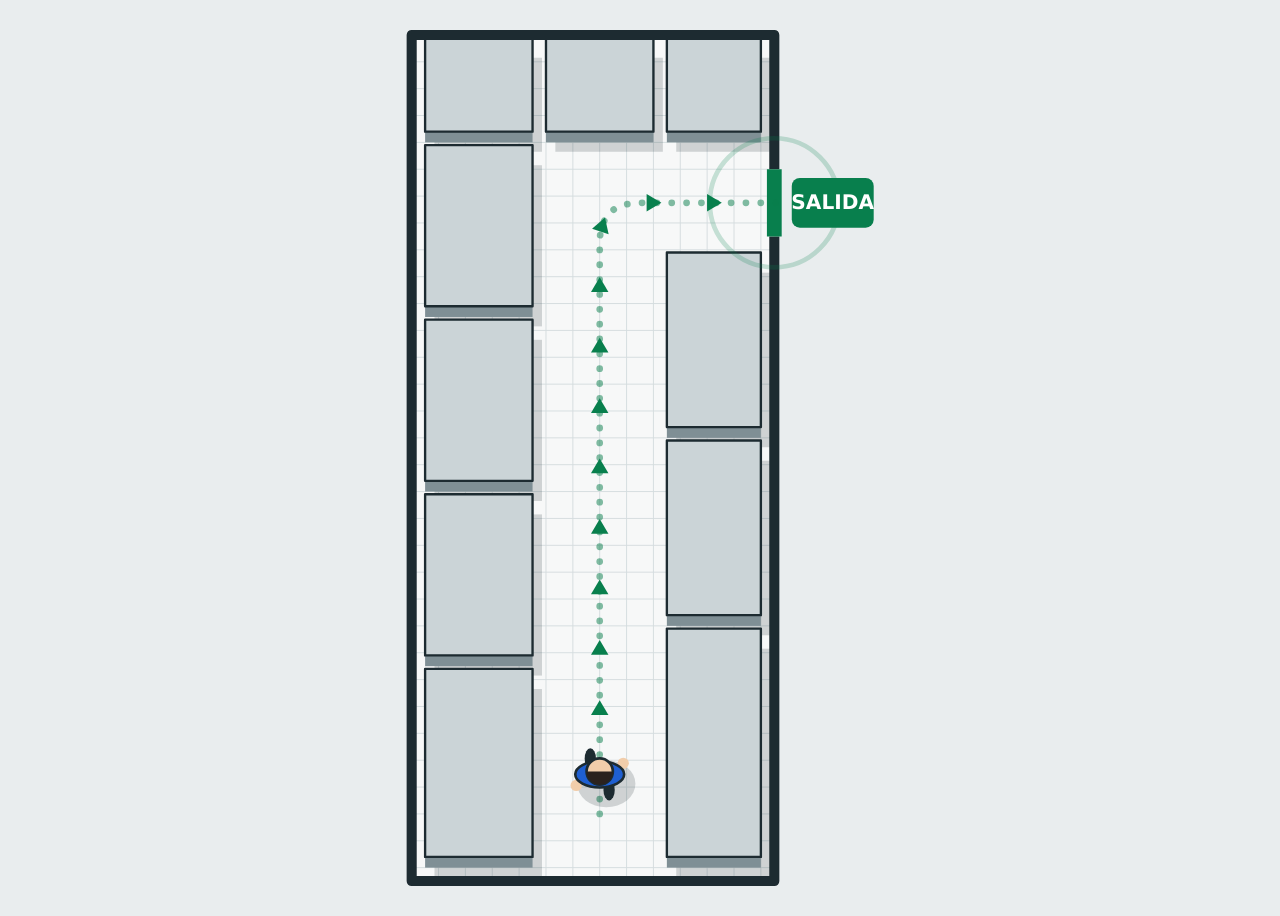
==== app-evacuacion/app/src/main/assets/index.html @ 9f29b75b "Add files via upload" ====
<!doctype html>
<html lang="es">
<head>
<meta charset="utf-8">
<meta name="viewport" content="width=device-width, initial-scale=1">
<title>Ruta de evacuación</title>
</head>
<body>
<style>
/* Concepto: una sola escena a pantalla completa. Croquis visto desde arriba, con relieve ligero,
   y una persona que camina hasta la puerta de SALIDA y vuelve a empezar. */
:root {
  --fondo: #E9EDEE;
  --piso: #F7F8F8;
  --linea: #D5DCDE;
  --cuarto: #CBD4D7;
  --frente: #7F8F95;
  --pared: #1D2B31;
  --texto: #1D2B31;
  --salida: #087F4D;
  --salida-texto: #FFFFFF;
  --persona: #1F5FD1;
  --cabeza: #F1CDAA;
  --pelo: #2B221E;
  --sombra: rgba(24, 40, 46, .18);
}
@media (prefers-color-scheme: dark) {
  :root:not([data-theme="light"]) {
    --fondo: #0F1518; --piso: #172025; --linea: #243238; --cuarto: #2A3A41; --frente: #4E616A;
    --pared: #B4C4CA; --texto: #D5E0E4; --salida: #2BD08A; --salida-texto: #06281A;
    --persona: #6EA2FF; --cabeza: #E9C4A0; --pelo: #5A4637; --sombra: rgba(0, 0, 0, .35);
    color-scheme: dark;
  }
}
:root[data-theme="dark"] {
  --fondo: #0F1518; --piso: #172025; --linea: #243238; --cuarto: #2A3A41; --frente: #4E616A;
  --pared: #B4C4CA; --texto: #D5E0E4; --salida: #2BD08A; --salida-texto: #06281A;
  --persona: #6EA2FF; --cabeza: #E9C4A0; --pelo: #5A4637; --sombra: rgba(0, 0, 0, .35);
  color-scheme: dark;
}

html, body { height: 100%; }
body {
  margin: 0;
  display: flex;
  background: var(--fondo);
  color: var(--texto);
  font-family: system-ui, -apple-system, "Segoe UI", Roboto, Arial, sans-serif;
  padding-block: 8px;
  padding-left: max(16px, env(safe-area-inset-left, 0px));
  padding-right: max(16px, env(safe-area-inset-right, 0px));
}
#escena { position: relative; flex: 1; min-width: 0; min-height: 0; }
#lienzo { position: absolute; left: 0; top: 0; display: block; }
#escena:focus-visible { outline: 3px solid var(--salida); outline-offset: 2px; }
#pista {
  position: absolute; left: 0; right: 0; bottom: 6px; margin: 0; text-align: center;
  font-size: 1rem; font-weight: 700; color: var(--texto);
}
</style>

<main id="escena">
  <canvas id="lienzo" role="img"></canvas>
  <p id="pista" hidden>Toque para ver el camino</p>
</main>

<script>
(function () {
  'use strict';

  /* =====================================================================
     AJUSTES  (aquí se cambia el croquis; todo está en "unidades" de la cuadrícula)
     x, y = esquina de arriba a la izquierda · w = ancho · h = alto
     ===================================================================== */
  var CONFIG = {
    descripcion: 'Croquis visto desde arriba. Una persona camina por el pasillo, da vuelta a la derecha y sale por la puerta marcada como SALIDA.',

    plano: { ancho: 72, alto: 130 },                 // tamaño total del dibujo
    edificio: { x: 2, y: 2, w: 54, h: 126 },         // contorno del edificio

    // Puerta de salida: está en la pared derecha del edificio, entre y1 y y2.
    salida: { y1: 22, y2: 32, texto: 'SALIDA' },

    // Cuartos (los bloques que no se pueden atravesar). "nombre" es opcional.
    cuartos: [
      { x: 4,  y: 4,  w: 16, h: 14 },
      { x: 22, y: 4,  w: 16, h: 14 },
      { x: 40, y: 4,  w: 14, h: 14 },
      { x: 4,  y: 20, w: 16, h: 24 },
      { x: 4,  y: 46, w: 16, h: 24 },
      { x: 4,  y: 72, w: 16, h: 24 },
      { x: 4,  y: 98, w: 16, h: 28 },
      { x: 40, y: 36, w: 14, h: 26 },
      { x: 40, y: 64, w: 14, h: 26 },
      { x: 40, y: 92, w: 14, h: 34 }
    ],

    // Camino de la persona: lista de puntos [x, y]. El primero es donde empieza (donde está el cartel);
    // el último es la puerta de salida. Las esquinas se redondean solas.
    ruta: [[30, 118], [30, 27], [57, 27]],

    velocidad: 10,       // unidades por segundo (más alto = camina más rápido)
    radioEsquina: 6,     // qué tan redondeada es la vuelta
    tamanoPersona: 1.4   // 1 = tamaño normal; más alto = persona más grande
  };
  /* ===================================================================== */

  var TAU = Math.PI * 2;
  var cv = document.getElementById('lienzo');
  var escena = document.getElementById('escena');
  var pista = document.getElementById('pista');
  var ctx = cv.getContext('2d');
  var reduce = !!(window.matchMedia && window.matchMedia('(prefers-reduced-motion: reduce)').matches);

  cv.setAttribute('aria-label', CONFIG.descripcion);

  /* ---------- Ruta con esquinas redondeadas ---------- */
  function construirRuta(pts, radio) {
    var out = [pts[0].slice()];
    for (var i = 1; i < pts.length - 1; i++) {
      var a = pts[i - 1], b = pts[i], c = pts[i + 1];
      var l1 = Math.hypot(a[0] - b[0], a[1] - b[1]), l2 = Math.hypot(c[0] - b[0], c[1] - b[1]);
      var r = Math.min(radio, l1 / 2, l2 / 2);
      var p1 = [b[0] + (a[0] - b[0]) / l1 * r, b[1] + (a[1] - b[1]) / l1 * r];
      var p2 = [b[0] + (c[0] - b[0]) / l2 * r, b[1] + (c[1] - b[1]) / l2 * r];
      out.push(p1);
      for (var k = 1; k < 10; k++) {
        var t = k / 10, u = 1 - t;
        out.push([u * u * p1[0] + 2 * u * t * b[0] + t * t * p2[0], u * u * p1[1] + 2 * u * t * b[1] + t * t * p2[1]]);
      }
      out.push(p2);
    }
    out.push(pts[pts.length - 1].slice());
    return out;
  }

  var RUTA = construirRuta(CONFIG.ruta, CONFIG.radioEsquina);
  var CUM = [0];
  for (var i = 1; i < RUTA.length; i++) {
    CUM.push(CUM[i - 1] + Math.hypot(RUTA[i][0] - RUTA[i - 1][0], RUTA[i][1] - RUTA[i - 1][1]));
  }
  var LARGO = CUM[CUM.length - 1];

  /* Posición y dirección a una distancia d del inicio */
  function en(d) {
    d = Math.max(0, Math.min(LARGO, d));
    var j = 1;
    while (j < CUM.length - 1 && CUM[j] < d) j++;
    var a = RUTA[j - 1], b = RUTA[j], seg = (CUM[j] - CUM[j - 1]) || 1;
    var f = (d - CUM[j - 1]) / seg;
    return { x: a[0] + (b[0] - a[0]) * f, y: a[1] + (b[1] - a[1]) * f, ang: Math.atan2(b[1] - a[1], b[0] - a[0]) };
  }

  /* ---------- Tamaño y colores ---------- */
  var W = 1, H = 1, dpr = 1, esc = 1, ox = 0, oy = 0;
  function ajustar() {
    var r = escena.getBoundingClientRect();
    dpr = Math.min(window.devicePixelRatio || 1, 3);
    W = Math.max(1, r.width); H = Math.max(1, r.height);
    cv.width = Math.round(W * dpr); cv.height = Math.round(H * dpr);
    cv.style.width = W + 'px'; cv.style.height = H + 'px';
    esc = Math.min(W / CONFIG.plano.ancho, H / CONFIG.plano.alto) * 0.97;
    ox = (W - CONFIG.plano.ancho * esc) / 2;
    oy = (H - CONFIG.plano.alto * esc) / 2;
  }

  var NOMBRES = ['fondo', 'piso', 'linea', 'cuarto', 'frente', 'pared', 'texto', 'salida', 'salida-texto', 'persona', 'cabeza', 'pelo', 'sombra'];
  var col = {}, colT = -1e9;
  function colores(ahora) {
    if (ahora - colT < 400) return;
    colT = ahora;
    var cs = getComputedStyle(document.documentElement);
    NOMBRES.forEach(function (n) { col[n] = cs.getPropertyValue('--' + n).trim(); });
  }

  /* ---------- Dibujo del croquis ---------- */
  var ALTURA = 1.6;   // cuánto "sobresalen" los cuartos (relieve)

  function dibujarPlano() {
    var b = CONFIG.edificio, s = CONFIG.salida, E = b.x + b.w;

    ctx.fillStyle = col.piso;
    ctx.fillRect(b.x, b.y, b.w, b.h);

    ctx.strokeStyle = col.linea; ctx.lineWidth = 0.14; ctx.beginPath();
    for (var x = b.x + 4; x < b.x + b.w; x += 4) { ctx.moveTo(x, b.y); ctx.lineTo(x, b.y + b.h); }
    for (var y = b.y + 4; y < b.y + b.h; y += 4) { ctx.moveTo(b.x, y); ctx.lineTo(b.x + b.w, y); }
    ctx.stroke();

    CONFIG.cuartos.forEach(function (c) {
      ctx.fillStyle = col.sombra; ctx.fillRect(c.x + 1.4, c.y + 1.4, c.w, c.h);
      ctx.fillStyle = col.frente; ctx.fillRect(c.x, c.y, c.w, c.h);
      ctx.fillStyle = col.cuarto; ctx.fillRect(c.x, c.y - ALTURA, c.w, c.h);
      ctx.strokeStyle = col.pared; ctx.lineWidth = 0.35; ctx.strokeRect(c.x, c.y - ALTURA, c.w, c.h);
      if (c.nombre) {
        ctx.fillStyle = col.texto; ctx.font = '700 2.4px system-ui, sans-serif';
        ctx.textAlign = 'center'; ctx.textBaseline = 'middle';
        ctx.fillText(c.nombre, c.x + c.w / 2, c.y - ALTURA + c.h / 2);
      }
    });

    // paredes exteriores, con hueco para la puerta
    ctx.strokeStyle = col.pared; ctx.lineWidth = 1.5; ctx.lineJoin = 'round'; ctx.lineCap = 'butt';
    ctx.beginPath();
    ctx.moveTo(E, s.y1); ctx.lineTo(E, b.y); ctx.lineTo(b.x, b.y); ctx.lineTo(b.x, b.y + b.h); ctx.lineTo(E, b.y + b.h); ctx.lineTo(E, s.y2);
    ctx.stroke();

    // puerta
    ctx.strokeStyle = col.salida; ctx.lineWidth = 2.2;
    ctx.beginPath(); ctx.moveTo(E, s.y1); ctx.lineTo(E, s.y2); ctx.stroke();
  }

  function dibujarLetrero(ahora) {
    var b = CONFIG.edificio, s = CONFIG.salida, E = b.x + b.w, ym = (s.y1 + s.y2) / 2;

    // anillo que late alrededor de la puerta
    var t = ((ahora / 1000) % 1.8) / 1.8;
    ctx.strokeStyle = col.salida; ctx.lineWidth = 0.7;
    ctx.globalAlpha = reduce ? 0.35 : (1 - t) * 0.8;
    ctx.beginPath(); ctx.arc(E, ym, 3 + (reduce ? 3 : t * 9), 0, TAU); ctx.stroke();
    ctx.globalAlpha = 1;

    // letrero verde con texto
    var x = E + 2.6, w = CONFIG.plano.ancho - x - 1.2, h = 7.4;
    ctx.fillStyle = col.salida;
    ctx.beginPath();
    if (ctx.roundRect) ctx.roundRect(x, ym - h / 2, w, h, 1.2); else ctx.rect(x, ym - h / 2, w, h);
    ctx.fill();
    ctx.fillStyle = col['salida-texto'];
    ctx.font = '800 3px system-ui, -apple-system, Arial, sans-serif';
    ctx.textAlign = 'center'; ctx.textBaseline = 'middle';
    ctx.fillText(CONFIG.salida.texto, x + w / 2, ym + 0.15);
  }

  function dibujarCamino(ahora, dPersona) {
    // puntitos a lo largo de toda la ruta
    ctx.strokeStyle = col.salida; ctx.globalAlpha = 0.5; ctx.lineWidth = 1; ctx.lineCap = 'round';
    ctx.setLineDash([0.01, 2.2]);
    ctx.beginPath();
    ctx.moveTo(RUTA[0][0], RUTA[0][1]);
    for (var i = 1; i < RUTA.length; i++) ctx.lineTo(RUTA[i][0], RUTA[i][1]);
    ctx.stroke();
    ctx.setLineDash([]); ctx.globalAlpha = 1;

    // flechitas que avanzan hacia la salida, solo por delante de la persona
    var paso = 9, desfase = reduce ? 0 : ((ahora / 1000) * 5) % paso;
    ctx.fillStyle = col.salida;
    for (var d = desfase; d < LARGO - 2; d += paso) {
      if (d < dPersona + 4) continue;
      var p = en(d);
      ctx.save(); ctx.translate(p.x, p.y); ctx.rotate(p.ang);
      ctx.beginPath(); ctx.moveTo(1.3, 0); ctx.lineTo(-0.9, 1.3); ctx.lineTo(-0.9, -1.3); ctx.closePath(); ctx.fill();
      ctx.restore();
    }
  }

  /* La persona vista desde arriba: sombra, pies que alternan, manos, hombros y cabeza. */
  function dibujarPersona(p, alfa, d) {
    var fase = Math.sin(d * 1.9);
    ctx.save(); ctx.globalAlpha = alfa; ctx.translate(p.x, p.y); ctx.scale(CONFIG.tamanoPersona, CONFIG.tamanoPersona);

    ctx.fillStyle = col.sombra; ctx.beginPath(); ctx.ellipse(0.7, 1, 3.1, 2.5, 0, 0, TAU); ctx.fill();

    ctx.rotate(p.ang);
    ctx.fillStyle = col.pared;
    ctx.beginPath(); ctx.ellipse(fase * 1.7, 1, 1.1, 0.6, 0, 0, TAU); ctx.fill();
    ctx.beginPath(); ctx.ellipse(-fase * 1.7, -1, 1.1, 0.6, 0, 0, TAU); ctx.fill();

    ctx.fillStyle = col.cabeza;
    ctx.beginPath(); ctx.arc(-fase * 1.2, 2.5, 0.6, 0, TAU); ctx.fill();
    ctx.beginPath(); ctx.arc(fase * 1.2, -2.5, 0.6, 0, TAU); ctx.fill();

    ctx.fillStyle = col.persona; ctx.strokeStyle = col.pared; ctx.lineWidth = 0.28;
    ctx.beginPath(); ctx.ellipse(0, 0, 1.4, 2.6, 0, 0, TAU); ctx.fill(); ctx.stroke();

    ctx.fillStyle = col.cabeza;
    ctx.beginPath(); ctx.arc(0.3, 0, 1.4, 0, TAU); ctx.fill(); ctx.stroke();
    ctx.fillStyle = col.pelo;
    ctx.beginPath(); ctx.arc(0.3, 0, 1.4, Math.PI / 2, Math.PI * 1.5); ctx.closePath(); ctx.fill();
    ctx.restore();
  }

  /* ---------- Línea de tiempo: aparece, camina, entra por la puerta, pausa, repite ---------- */
  var T_ENTRA = 0.7, T_PAUSA = 1.1;
  var T_CAMINA = LARGO / CONFIG.velocidad;
  var CICLO = T_ENTRA + T_CAMINA + T_PAUSA;

  function estadoEn(t) {          // t en segundos dentro del ciclo
    if (t < T_ENTRA) return { d: 0, alfa: t / T_ENTRA };
    if (t < T_ENTRA + T_CAMINA) {
      var d = (t - T_ENTRA) * CONFIG.velocidad;
      return { d: d, alfa: Math.min(1, (LARGO - d) / 5) };      // se desvanece al cruzar la puerta
    }
    return { d: LARGO, alfa: 0 };
  }

  function dibujar(ahora, t) {
    colores(ahora);
    ctx.setTransform(dpr, 0, 0, dpr, 0, 0);
    ctx.fillStyle = col.fondo; ctx.fillRect(0, 0, W, H);
    ctx.translate(ox, oy); ctx.scale(esc, esc);

    var st = estadoEn(t);
    dibujarPlano();
    dibujarCamino(ahora, st.d);
    dibujarLetrero(ahora);
    if (st.alfa > 0.01) dibujarPersona(en(st.d), st.alfa, st.d);
  }

  /* ---------- Movimiento ---------- */
  var t0 = 0, jugando = !reduce, raf = 0;

  function cuadro(ahora) {
    var t = ((ahora - t0) / 1000);
    if (reduce) {
      if (t >= CICLO) { jugando = false; dibujar(ahora, 0); return; }
    } else {
      t = t % CICLO;
    }
    dibujar(ahora, t);
    if (jugando) raf = requestAnimationFrame(cuadro);
  }

  function arrancar() {
    cancelAnimationFrame(raf);
    t0 = performance.now(); jugando = true;
    if (pista) pista.hidden = true;
    raf = requestAnimationFrame(cuadro);
  }

  function reposo() {
    cancelAnimationFrame(raf);
    dibujar(performance.now(), T_ENTRA);        // persona quieta al inicio, camino visible
  }

  function redibujar() {
    ajustar();
    if (reduce && !jugando) reposo();
    else if (!jugando) { jugando = true; arrancar(); }
  }

  if (window.ResizeObserver) new ResizeObserver(redibujar).observe(escena);
  else window.addEventListener('resize', redibujar);

  if (window.matchMedia) {
    var mq = window.matchMedia('(prefers-color-scheme: dark)');
    var cambio = function () { colT = -1e9; if (reduce && !jugando) reposo(); };
    if (mq.addEventListener) mq.addEventListener('change', cambio);
  }

  ajustar();
  if (reduce) {
    // Con "reducir movimiento" no arranca solo: se toca para ver el recorrido una vez.
    jugando = false;
    escena.tabIndex = 0;
    escena.setAttribute('role', 'button');
    escena.setAttribute('aria-label', 'Ver el camino hacia la salida. ' + CONFIG.descripcion);
    cv.removeAttribute('role'); cv.removeAttribute('aria-label');
    if (pista) pista.hidden = false;
    reposo();
    escena.addEventListener('click', function () { if (!jugando) arrancar(); });
    escena.addEventListener('keydown', function (e) {
      if ((e.key === 'Enter' || e.key === ' ') && !jugando) { e.preventDefault(); arrancar(); }
    });
  } else {
    arrancar();
  }
})();
</script>

</body>
</html>
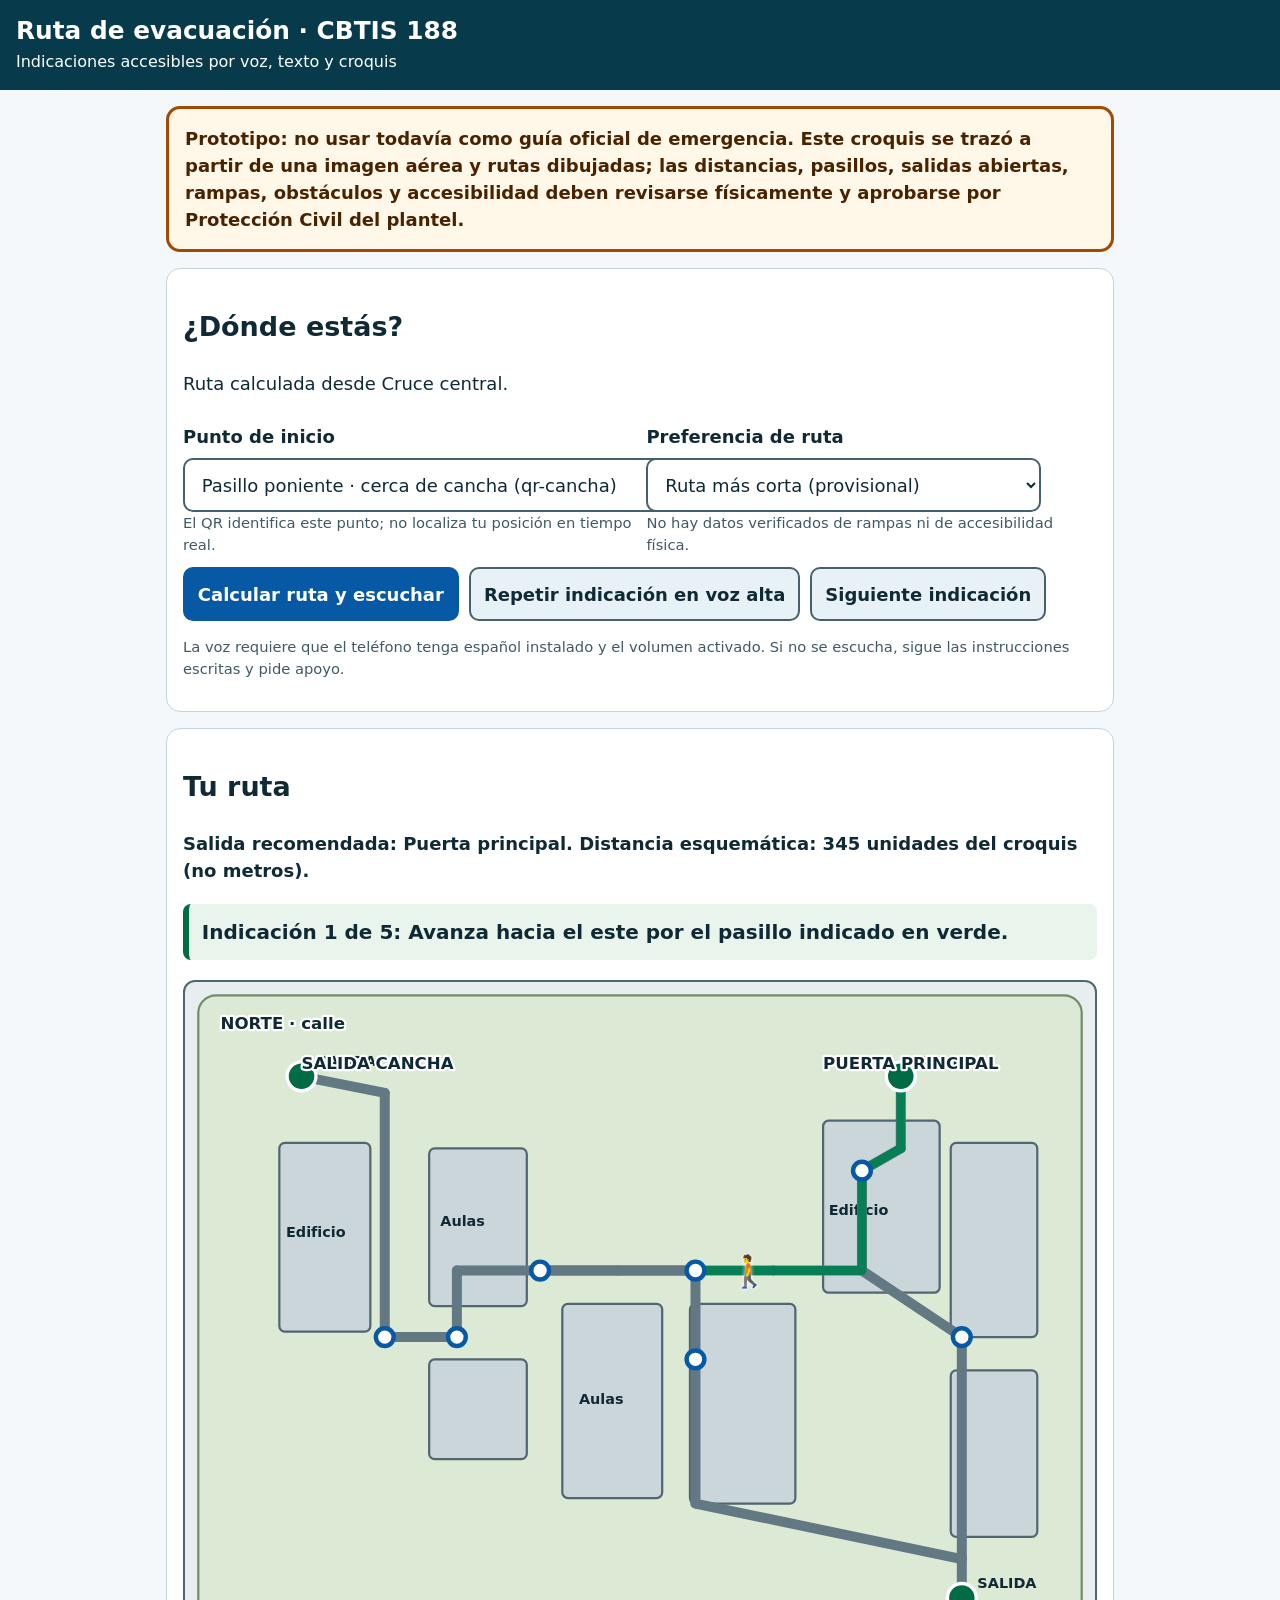
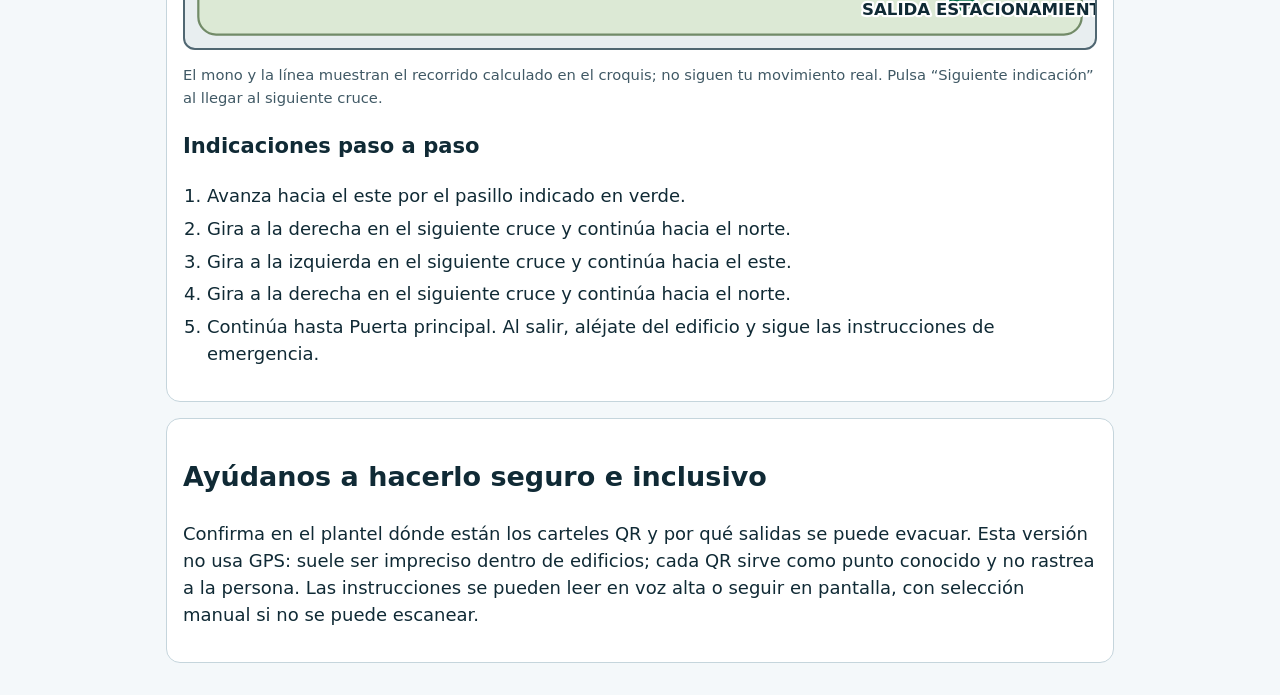
==== commit ca6489f9: "Implementa navegación QR inclusiva con voz y croquis del CBTIS 188" ====
--- a/app-evacuacion/app/src/main/assets/index.html
+++ b/app-evacuacion/app/src/main/assets/index.html
@@ -2,371 +2,55 @@
 <html lang="es">
 <head>
 <meta charset="utf-8">
-<meta name="viewport" content="width=device-width, initial-scale=1">
-<title>Ruta de evacuación</title>
+<meta name="viewport" content="width=device-width, initial-scale=1, viewport-fit=cover">
+<meta name="theme-color" content="#073b4c">
+<title>Ruta de evacuación · CBTIS 188</title>
+<style>
+:root{color-scheme:light;--ink:#102a35;--muted:#405965;--bg:#f4f8fa;--card:#fff;--line:#c5d5dc;--blue:#0759a5;--green:#006b45;--red:#a32620;--route:#087e55;--focus:#ffbf47}
+*{box-sizing:border-box}body{margin:0;background:var(--bg);color:var(--ink);font:18px/1.5 system-ui,-apple-system,"Segoe UI",sans-serif}header{background:#073b4c;color:#fff;padding:1rem max(1rem,env(safe-area-inset-left));}h1{font-size:1.55rem;line-height:1.2;margin:0 0 .25rem}header p{margin:0;font-size:1rem}main{max-width:980px;margin:auto;padding:1rem}section,.warning{background:var(--card);border:1px solid var(--line);border-radius:14px;padding:1rem;margin:0 0 1rem}.warning{border:3px solid #a34a00;background:#fff7e8;color:#492300;font-weight:650}label{display:block;font-weight:700;margin:.5rem 0}.controls{display:grid;grid-template-columns:repeat(auto-fit,minmax(210px,1fr));gap:.8rem}select,button{font:inherit;min-height:54px;border:2px solid #45616e;border-radius:10px;padding:.65rem .8rem;background:#fff;color:var(--ink)}button{font-weight:750;cursor:pointer}button:focus-visible,select:focus-visible,a:focus-visible{outline:4px solid var(--focus);outline-offset:3px}.primary{background:var(--blue);border-color:var(--blue);color:white}.secondary{background:#e8f1f5}.actions{display:flex;flex-wrap:wrap;gap:.65rem;margin-top:.7rem}.mapwrap{overflow:auto;border:2px solid #506772;border-radius:12px;background:#e8eef0}.mapwrap svg{display:block;width:100%;min-width:500px;height:auto}.block{fill:#cbd6da;stroke:#506772;stroke-width:2}.yard{fill:#dce9d5;stroke:#728b68;stroke-width:2}.path-base{fill:none;stroke:#627983;stroke-width:9;stroke-linecap:round;stroke-linejoin:round}.path-route{fill:none;stroke:var(--route);stroke-width:8;stroke-linecap:round;stroke-linejoin:round}.node{fill:#fff;stroke:#0759a5;stroke-width:4}.exit{fill:#006b45;stroke:#fff;stroke-width:3}.maptext{font:700 15px system-ui;fill:#102a35;paint-order:stroke;stroke:#fff;stroke-width:4px;stroke-linejoin:round}.smalltext{font:600 13px system-ui;fill:#102a35}.person{font-size:28px;filter:drop-shadow(0 1px 2px #fff)}.stats{font-weight:700}.instruction{font-size:1.25rem;font-weight:750;padding:.8rem;background:#e9f4ed;border-left:6px solid var(--green);border-radius:8px}.subtle{font-size:.92rem;color:var(--muted)}ol{padding-left:1.5rem}li{margin:.35rem 0}.sr{position:absolute;width:1px;height:1px;padding:0;margin:-1px;overflow:hidden;clip:rect(0,0,0,0);white-space:nowrap;border:0}@media(prefers-reduced-motion:reduce){*,*::before,*::after{scroll-behavior:auto!important;animation-duration:.01ms!important;transition-duration:.01ms!important}}
+</style>
 </head>
 <body>
-<style>
-/* Concepto: una sola escena a pantalla completa. Croquis visto desde arriba, con relieve ligero,
-   y una persona que camina hasta la puerta de SALIDA y vuelve a empezar. */
-:root {
-  --fondo: #E9EDEE;
-  --piso: #F7F8F8;
-  --linea: #D5DCDE;
-  --cuarto: #CBD4D7;
-  --frente: #7F8F95;
-  --pared: #1D2B31;
-  --texto: #1D2B31;
-  --salida: #087F4D;
-  --salida-texto: #FFFFFF;
-  --persona: #1F5FD1;
-  --cabeza: #F1CDAA;
-  --pelo: #2B221E;
-  --sombra: rgba(24, 40, 46, .18);
+<header><h1>Ruta de evacuación · CBTIS 188</h1><p>Indicaciones accesibles por voz, texto y croquis</p></header>
+<main>
+<div class="warning" role="alert"><strong>Prototipo: no usar todavía como guía oficial de emergencia.</strong> Este croquis se trazó a partir de una imagen aérea y rutas dibujadas; las distancias, pasillos, salidas abiertas, rampas, obstáculos y accesibilidad deben revisarse físicamente y aprobarse por Protección Civil del plantel.</div>
+<section aria-labelledby="inicio"><h2 id="inicio">¿Dónde estás?</h2><p id="status" aria-live="polite">Elige el cartel QR que escaneaste o selecciona tu ubicación manualmente.</p><div class="controls"><div><label for="location">Punto de inicio</label><select id="location" aria-describedby="location-help"></select><div id="location-help" class="subtle">El QR identifica este punto; no localiza tu posición en tiempo real.</div></div><div><label for="mode">Preferencia de ruta</label><select id="mode"><option value="normal">Ruta más corta (provisional)</option><option value="sin-escaleras">Evitar tramos marcados con escaleras</option></select><div class="subtle">No hay datos verificados de rampas ni de accesibilidad física.</div></div></div><div class="actions"><button class="primary" id="start">Calcular ruta y escuchar</button><button class="secondary" id="speak">Repetir indicación en voz alta</button><button class="secondary" id="next">Siguiente indicación</button></div><p class="subtle">La voz requiere que el teléfono tenga español instalado y el volumen activado. Si no se escucha, sigue las instrucciones escritas y pide apoyo.</p></section>
+<section aria-labelledby="route-title"><h2 id="route-title">Tu ruta</h2><p id="route-summary" class="stats" aria-live="polite">Selecciona tu cartel y pulsa “Calcular ruta”.</p><p id="instruction" class="instruction" aria-live="assertive">La ruta aparecerá aquí, en texto y en el croquis.</p><div class="mapwrap"><svg id="map" viewBox="0 0 820 600" role="img" aria-labelledby="maptitle mapdesc"><title id="maptitle">Croquis esquemático del CBTIS 188</title><desc id="mapdesc">Mapa aproximado con pasillos conectados y tres salidas: puerta de la cancha, puerta principal y salida del estacionamiento. No representa ubicación GPS.</desc><rect class="yard" x="12" y="12" width="796" height="576" rx="16"/><text class="maptext" x="32" y="42">NORTE · calle</text>
+<!-- Edificios: aproximación visual del plano aéreo -->
+<rect class="block" x="85" y="145" width="82" height="170" rx="5"/><rect class="block" x="220" y="150" width="88" height="142" rx="5"/><rect class="block" x="220" y="340" width="88" height="90" rx="5"/><rect class="block" x="340" y="290" width="90" height="175" rx="5"/><rect class="block" x="455" y="290" width="95" height="180" rx="5"/><rect class="block" x="575" y="125" width="105" height="155" rx="5"/><rect class="block" x="690" y="145" width="78" height="175" rx="5"/><rect class="block" x="690" y="350" width="78" height="150" rx="5"/><text class="smalltext" x="91" y="230">Edificio</text><text class="smalltext" x="230" y="220">Aulas</text><text class="smalltext" x="355" y="380">Aulas</text><text class="smalltext" x="580" y="210">Edificio</text>
+<g id="corridors"></g><g id="route-layer"></g><g id="points-layer"></g><g id="person-layer"></g>
+<text class="maptext" x="105" y="78">SALIDA CANCHA</text><text class="maptext" x="575" y="78">PUERTA PRINCIPAL</text><text class="maptext" x="610" y="570">SALIDA ESTACIONAMIENTO</text></svg></div><p class="subtle">El mono y la línea muestran el recorrido calculado en el croquis; no siguen tu movimiento real. Pulsa “Siguiente indicación” al llegar al siguiente cruce.</p><h3>Indicaciones paso a paso</h3><ol id="steps"></ol></section>
+<section><h2>Ayúdanos a hacerlo seguro e inclusivo</h2><p>Confirma en el plantel dónde están los carteles QR y por qué salidas se puede evacuar. Esta versión no usa GPS: suele ser impreciso dentro de edificios; cada QR sirve como punto conocido y no rastrea a la persona. Las instrucciones se pueden leer en voz alta o seguir en pantalla, con selección manual si no se puede escanear.</p></section>
+</main>
+<script>
+(function(){'use strict';
+// Grafo inicial aproximado, basado únicamente en la imagen enviada. x/y son posiciones del croquis, no coordenadas reales.
+var nodes={CAN:[105,85],W1:[180,100],W2:[180,320],W3:[245,320],W4:[245,260],W5:[320,260],W6:[390,260],CEN:[460,260],CLOW:[460,340],CLOW2:[460,470],E1:[530,260],E2:[610,260],N1:[610,170],N2:[645,150],N3:[645,85],PRI:[645,85],P1:[700,320],P2:[700,520],PARK:[700,555],QR1:[245,320],QR2:[320,260],QR3:[460,260],QR4:[610,170],QR5:[700,320],QR6:[460,340],QR7:[180,320]};
+// stairs=true sólo si se confirma físicamente; de momento no se han inventado escaleras.
+var edges=[['CAN','W1',false],['W1','W2',false],['W2','W3',false],['W3','W4',false],['W4','W5',false],['W5','W6',false],['W6','CEN',false],['CEN','E1',false],['E1','E2',false],['E2','N1',false],['N1','N2',false],['N2','N3',false],['N3','PRI',false],['E2','P1',false],['P1','P2',false],['P2','PARK',false],['CEN','CLOW',false],['CLOW','CLOW2',false],['CLOW2','P2',false],['W5','CEN',false]];
+var exits=[{node:'CAN',name:'Salida por la puerta de la cancha'},{node:'PRI',name:'Puerta principal'},{node:'PARK',name:'Salida de estacionamiento'}];
+var points=[{id:'qr-cancha',node:'W2',name:'Pasillo poniente · cerca de cancha'},{id:'qr-aulas-oeste',node:'W5',name:'Pasillo de aulas del lado poniente'},{id:'qr-centro',node:'CEN',name:'Cruce central'},{id:'qr-norte',node:'N1',name:'Pasillo norte · edificio principal'},{id:'qr-oriente',node:'P1',name:'Pasillo oriente'},{id:'qr-sur-centro',node:'CLOW',name:'Pasillo sur central'},{id:'qr-oeste-sur',node:'W3',name:'Pasillo suroeste'}];
+var svgNS='http://www.w3.org/2000/svg', $=function(id){return document.getElementById(id)};var currentPoint='qr-centro',routeNodes=[],routeExit=null,instructions=[],stepIndex=0,personFrame=0;
+function el(name,attrs,text){var e=document.createElementNS(svgNS,name);Object.keys(attrs||{}).forEach(function(k){e.setAttribute(k,attrs[k]);});if(text)e.textContent=text;return e;}
+function distance(a,b){return Math.hypot(nodes[a][0]-nodes[b][0],nodes[a][1]-nodes[b][1]);}
+function shortest(start,mode){var dist={},prev={},visited={};Object.keys(nodes).forEach(function(k){dist[k]=Infinity});dist[start]=0;while(true){var u=null;Object.keys(dist).forEach(function(k){if(!visited[k]&&(u===null||dist[k]<dist[u]))u=k;});if(u===null||dist[u]===Infinity)break;visited[u]=true;edges.forEach(function(e){if(mode==='sin-escaleras'&&e[2])return;var v=e[0]===u?e[1]:e[1]===u?e[0]:null;if(v&&dist[v]>dist[u]+distance(u,v)){dist[v]=dist[u]+distance(u,v);prev[v]=u;}});}return{dist:dist,prev:prev};}
+function pathTo(prev,start,end){var p=[end],n=end;while(n!==start){n=prev[n];if(!n)return[];p.unshift(n);}return p;}
+function pickRoute(){var point=points.find(function(p){return p.id===currentPoint})||points[2],best=null;exits.forEach(function(x){var r=shortest(point.node,$('mode').value);if(r.dist[x.node]<Infinity&&(!best||r.dist[x.node]<best.dist))best={exit:x,dist:r.dist[x.node],nodes:pathTo(r.prev,point.node,x.node)};});return best;}
+function compass(a,b){var dx=nodes[b][0]-nodes[a][0],dy=nodes[b][1]-nodes[a][1];if(Math.abs(dx)>Math.abs(dy))return dx>0?'este':'oeste';return dy>0?'sur':'norte';}
+function makeInstructions(path,exit){var out=[];if(path.length<2)return['Ya estás en la salida. Sigue las indicaciones del personal de emergencia.'];out.push('Avanza hacia el '+compass(path[0],path[1])+' por el pasillo indicado en verde.');for(var i=1;i<path.length-1;i++){var a=nodes[path[i-1]],b=nodes[path[i]],c=nodes[path[i+1]],cross=(b[0]-a[0])*(c[1]-b[1])-(b[1]-a[1])*(c[0]-b[0]);if(Math.abs(cross)>8)out.push((cross<0?'Gira a la derecha':'Gira a la izquierda')+' en el siguiente cruce y continúa hacia el '+compass(path[i],path[i+1])+'.');}out.push('Continúa hasta '+exit.name+'. Al salir, aléjate del edificio y sigue las instrucciones de emergencia.');return out;}
+function drawBase(){var layer=$('corridors');layer.replaceChildren();edges.forEach(function(e){var a=nodes[e[0]],b=nodes[e[1]];layer.appendChild(el('line',{x1:a[0],y1:a[1],x2:b[0],y2:b[1],class:'path-base'}));});var pointsLayer=$('points-layer');pointsLayer.replaceChildren();points.forEach(function(p){var c=nodes[p.node];pointsLayer.appendChild(el('circle',{cx:c[0],cy:c[1],r:8,class:'node'}));});exits.forEach(function(x){var c=nodes[x.node];pointsLayer.appendChild(el('circle',{cx:c[0],cy:c[1],r:13,class:'exit'}));pointsLayer.appendChild(el('text',{x:c[0]+14,y:c[1]-9,class:'smalltext'},'SALIDA'));});}
+function drawRoute(){var layer=$('route-layer');layer.replaceChildren();if(routeNodes.length<2)return;for(var i=0;i<routeNodes.length-1;i++){var a=nodes[routeNodes[i]],b=nodes[routeNodes[i+1]];layer.appendChild(el('line',{x1:a[0],y1:a[1],x2:b[0],y2:b[1],class:'path-route'}));}drawPerson(0);}
+function drawPerson(progress){var layer=$('person-layer');layer.replaceChildren();if(routeNodes.length<1)return;var lengths=[],total=0;for(var i=0;i<routeNodes.length-1;i++){var d=distance(routeNodes[i],routeNodes[i+1]);lengths.push(d);total+=d;}var remain=total*progress,x=nodes[routeNodes[0]][0],y=nodes[routeNodes[0]][1];for(var j=0;j<lengths.length;j++){if(remain<=lengths[j]){var t=lengths[j]?remain/lengths[j]:0,a=nodes[routeNodes[j]],b=nodes[routeNodes[j+1]];x=a[0]+(b[0]-a[0])*t;y=a[1]+(b[1]-a[1])*t;break;}remain-=lengths[j];}layer.appendChild(el('text',{x:x-10,y:y+10,class:'person','aria-hidden':'true'},'🚶'));
 }
-@media (prefers-color-scheme: dark) {
-  :root:not([data-theme="light"]) {
-    --fondo: #0F1518; --piso: #172025; --linea: #243238; --cuarto: #2A3A41; --frente: #4E616A;
-    --pared: #B4C4CA; --texto: #D5E0E4; --salida: #2BD08A; --salida-texto: #06281A;
-    --persona: #6EA2FF; --cabeza: #E9C4A0; --pelo: #5A4637; --sombra: rgba(0, 0, 0, .35);
-    color-scheme: dark;
-  }
-}
-:root[data-theme="dark"] {
-  --fondo: #0F1518; --piso: #172025; --linea: #243238; --cuarto: #2A3A41; --frente: #4E616A;
-  --pared: #B4C4CA; --texto: #D5E0E4; --salida: #2BD08A; --salida-texto: #06281A;
-  --persona: #6EA2FF; --cabeza: #E9C4A0; --pelo: #5A4637; --sombra: rgba(0, 0, 0, .35);
-  color-scheme: dark;
-}
-
-html, body { height: 100%; }
-body {
-  margin: 0;
-  display: flex;
-  background: var(--fondo);
-  color: var(--texto);
-  font-family: system-ui, -apple-system, "Segoe UI", Roboto, Arial, sans-serif;
-  padding-block: 8px;
-  padding-left: max(16px, env(safe-area-inset-left, 0px));
-  padding-right: max(16px, env(safe-area-inset-right, 0px));
-}
-#escena { position: relative; flex: 1; min-width: 0; min-height: 0; }
-#lienzo { position: absolute; left: 0; top: 0; display: block; }
-#escena:focus-visible { outline: 3px solid var(--salida); outline-offset: 2px; }
-#pista {
-  position: absolute; left: 0; right: 0; bottom: 6px; margin: 0; text-align: center;
-  font-size: 1rem; font-weight: 700; color: var(--texto);
-}
-</style>
-
-<main id="escena">
-  <canvas id="lienzo" role="img"></canvas>
-  <p id="pista" hidden>Toque para ver el camino</p>
-</main>
-
-<script>
-(function () {
-  'use strict';
-
-  /* =====================================================================
-     AJUSTES  (aquí se cambia el croquis; todo está en "unidades" de la cuadrícula)
-     x, y = esquina de arriba a la izquierda · w = ancho · h = alto
-     ===================================================================== */
-  var CONFIG = {
-    descripcion: 'Croquis visto desde arriba. Una persona camina por el pasillo, da vuelta a la derecha y sale por la puerta marcada como SALIDA.',
-
-    plano: { ancho: 72, alto: 130 },                 // tamaño total del dibujo
-    edificio: { x: 2, y: 2, w: 54, h: 126 },         // contorno del edificio
-
-    // Puerta de salida: está en la pared derecha del edificio, entre y1 y y2.
-    salida: { y1: 22, y2: 32, texto: 'SALIDA' },
-
-    // Cuartos (los bloques que no se pueden atravesar). "nombre" es opcional.
-    cuartos: [
-      { x: 4,  y: 4,  w: 16, h: 14 },
-      { x: 22, y: 4,  w: 16, h: 14 },
-      { x: 40, y: 4,  w: 14, h: 14 },
-      { x: 4,  y: 20, w: 16, h: 24 },
-      { x: 4,  y: 46, w: 16, h: 24 },
-      { x: 4,  y: 72, w: 16, h: 24 },
-      { x: 4,  y: 98, w: 16, h: 28 },
-      { x: 40, y: 36, w: 14, h: 26 },
-      { x: 40, y: 64, w: 14, h: 26 },
-      { x: 40, y: 92, w: 14, h: 34 }
-    ],
-
-    // Camino de la persona: lista de puntos [x, y]. El primero es donde empieza (donde está el cartel);
-    // el último es la puerta de salida. Las esquinas se redondean solas.
-    ruta: [[30, 118], [30, 27], [57, 27]],
-
-    velocidad: 10,       // unidades por segundo (más alto = camina más rápido)
-    radioEsquina: 6,     // qué tan redondeada es la vuelta
-    tamanoPersona: 1.4   // 1 = tamaño normal; más alto = persona más grande
-  };
-  /* ===================================================================== */
-
-  var TAU = Math.PI * 2;
-  var cv = document.getElementById('lienzo');
-  var escena = document.getElementById('escena');
-  var pista = document.getElementById('pista');
-  var ctx = cv.getContext('2d');
-  var reduce = !!(window.matchMedia && window.matchMedia('(prefers-reduced-motion: reduce)').matches);
-
-  cv.setAttribute('aria-label', CONFIG.descripcion);
-
-  /* ---------- Ruta con esquinas redondeadas ---------- */
-  function construirRuta(pts, radio) {
-    var out = [pts[0].slice()];
-    for (var i = 1; i < pts.length - 1; i++) {
-      var a = pts[i - 1], b = pts[i], c = pts[i + 1];
-      var l1 = Math.hypot(a[0] - b[0], a[1] - b[1]), l2 = Math.hypot(c[0] - b[0], c[1] - b[1]);
-      var r = Math.min(radio, l1 / 2, l2 / 2);
-      var p1 = [b[0] + (a[0] - b[0]) / l1 * r, b[1] + (a[1] - b[1]) / l1 * r];
-      var p2 = [b[0] + (c[0] - b[0]) / l2 * r, b[1] + (c[1] - b[1]) / l2 * r];
-      out.push(p1);
-      for (var k = 1; k < 10; k++) {
-        var t = k / 10, u = 1 - t;
-        out.push([u * u * p1[0] + 2 * u * t * b[0] + t * t * p2[0], u * u * p1[1] + 2 * u * t * b[1] + t * t * p2[1]]);
-      }
-      out.push(p2);
-    }
-    out.push(pts[pts.length - 1].slice());
-    return out;
-  }
-
-  var RUTA = construirRuta(CONFIG.ruta, CONFIG.radioEsquina);
-  var CUM = [0];
-  for (var i = 1; i < RUTA.length; i++) {
-    CUM.push(CUM[i - 1] + Math.hypot(RUTA[i][0] - RUTA[i - 1][0], RUTA[i][1] - RUTA[i - 1][1]));
-  }
-  var LARGO = CUM[CUM.length - 1];
-
-  /* Posición y dirección a una distancia d del inicio */
-  function en(d) {
-    d = Math.max(0, Math.min(LARGO, d));
-    var j = 1;
-    while (j < CUM.length - 1 && CUM[j] < d) j++;
-    var a = RUTA[j - 1], b = RUTA[j], seg = (CUM[j] - CUM[j - 1]) || 1;
-    var f = (d - CUM[j - 1]) / seg;
-    return { x: a[0] + (b[0] - a[0]) * f, y: a[1] + (b[1] - a[1]) * f, ang: Math.atan2(b[1] - a[1], b[0] - a[0]) };
-  }
-
-  /* ---------- Tamaño y colores ---------- */
-  var W = 1, H = 1, dpr = 1, esc = 1, ox = 0, oy = 0;
-  function ajustar() {
-    var r = escena.getBoundingClientRect();
-    dpr = Math.min(window.devicePixelRatio || 1, 3);
-    W = Math.max(1, r.width); H = Math.max(1, r.height);
-    cv.width = Math.round(W * dpr); cv.height = Math.round(H * dpr);
-    cv.style.width = W + 'px'; cv.style.height = H + 'px';
-    esc = Math.min(W / CONFIG.plano.ancho, H / CONFIG.plano.alto) * 0.97;
-    ox = (W - CONFIG.plano.ancho * esc) / 2;
-    oy = (H - CONFIG.plano.alto * esc) / 2;
-  }
-
-  var NOMBRES = ['fondo', 'piso', 'linea', 'cuarto', 'frente', 'pared', 'texto', 'salida', 'salida-texto', 'persona', 'cabeza', 'pelo', 'sombra'];
-  var col = {}, colT = -1e9;
-  function colores(ahora) {
-    if (ahora - colT < 400) return;
-    colT = ahora;
-    var cs = getComputedStyle(document.documentElement);
-    NOMBRES.forEach(function (n) { col[n] = cs.getPropertyValue('--' + n).trim(); });
-  }
-
-  /* ---------- Dibujo del croquis ---------- */
-  var ALTURA = 1.6;   // cuánto "sobresalen" los cuartos (relieve)
-
-  function dibujarPlano() {
-    var b = CONFIG.edificio, s = CONFIG.salida, E = b.x + b.w;
-
-    ctx.fillStyle = col.piso;
-    ctx.fillRect(b.x, b.y, b.w, b.h);
-
-    ctx.strokeStyle = col.linea; ctx.lineWidth = 0.14; ctx.beginPath();
-    for (var x = b.x + 4; x < b.x + b.w; x += 4) { ctx.moveTo(x, b.y); ctx.lineTo(x, b.y + b.h); }
-    for (var y = b.y + 4; y < b.y + b.h; y += 4) { ctx.moveTo(b.x, y); ctx.lineTo(b.x + b.w, y); }
-    ctx.stroke();
-
-    CONFIG.cuartos.forEach(function (c) {
-      ctx.fillStyle = col.sombra; ctx.fillRect(c.x + 1.4, c.y + 1.4, c.w, c.h);
-      ctx.fillStyle = col.frente; ctx.fillRect(c.x, c.y, c.w, c.h);
-      ctx.fillStyle = col.cuarto; ctx.fillRect(c.x, c.y - ALTURA, c.w, c.h);
-      ctx.strokeStyle = col.pared; ctx.lineWidth = 0.35; ctx.strokeRect(c.x, c.y - ALTURA, c.w, c.h);
-      if (c.nombre) {
-        ctx.fillStyle = col.texto; ctx.font = '700 2.4px system-ui, sans-serif';
-        ctx.textAlign = 'center'; ctx.textBaseline = 'middle';
-        ctx.fillText(c.nombre, c.x + c.w / 2, c.y - ALTURA + c.h / 2);
-      }
-    });
-
-    // paredes exteriores, con hueco para la puerta
-    ctx.strokeStyle = col.pared; ctx.lineWidth = 1.5; ctx.lineJoin = 'round'; ctx.lineCap = 'butt';
-    ctx.beginPath();
-    ctx.moveTo(E, s.y1); ctx.lineTo(E, b.y); ctx.lineTo(b.x, b.y); ctx.lineTo(b.x, b.y + b.h); ctx.lineTo(E, b.y + b.h); ctx.lineTo(E, s.y2);
-    ctx.stroke();
-
-    // puerta
-    ctx.strokeStyle = col.salida; ctx.lineWidth = 2.2;
-    ctx.beginPath(); ctx.moveTo(E, s.y1); ctx.lineTo(E, s.y2); ctx.stroke();
-  }
-
-  function dibujarLetrero(ahora) {
-    var b = CONFIG.edificio, s = CONFIG.salida, E = b.x + b.w, ym = (s.y1 + s.y2) / 2;
-
-    // anillo que late alrededor de la puerta
-    var t = ((ahora / 1000) % 1.8) / 1.8;
-    ctx.strokeStyle = col.salida; ctx.lineWidth = 0.7;
-    ctx.globalAlpha = reduce ? 0.35 : (1 - t) * 0.8;
-    ctx.beginPath(); ctx.arc(E, ym, 3 + (reduce ? 3 : t * 9), 0, TAU); ctx.stroke();
-    ctx.globalAlpha = 1;
-
-    // letrero verde con texto
-    var x = E + 2.6, w = CONFIG.plano.ancho - x - 1.2, h = 7.4;
-    ctx.fillStyle = col.salida;
-    ctx.beginPath();
-    if (ctx.roundRect) ctx.roundRect(x, ym - h / 2, w, h, 1.2); else ctx.rect(x, ym - h / 2, w, h);
-    ctx.fill();
-    ctx.fillStyle = col['salida-texto'];
-    ctx.font = '800 3px system-ui, -apple-system, Arial, sans-serif';
-    ctx.textAlign = 'center'; ctx.textBaseline = 'middle';
-    ctx.fillText(CONFIG.salida.texto, x + w / 2, ym + 0.15);
-  }
-
-  function dibujarCamino(ahora, dPersona) {
-    // puntitos a lo largo de toda la ruta
-    ctx.strokeStyle = col.salida; ctx.globalAlpha = 0.5; ctx.lineWidth = 1; ctx.lineCap = 'round';
-    ctx.setLineDash([0.01, 2.2]);
-    ctx.beginPath();
-    ctx.moveTo(RUTA[0][0], RUTA[0][1]);
-    for (var i = 1; i < RUTA.length; i++) ctx.lineTo(RUTA[i][0], RUTA[i][1]);
-    ctx.stroke();
-    ctx.setLineDash([]); ctx.globalAlpha = 1;
-
-    // flechitas que avanzan hacia la salida, solo por delante de la persona
-    var paso = 9, desfase = reduce ? 0 : ((ahora / 1000) * 5) % paso;
-    ctx.fillStyle = col.salida;
-    for (var d = desfase; d < LARGO - 2; d += paso) {
-      if (d < dPersona + 4) continue;
-      var p = en(d);
-      ctx.save(); ctx.translate(p.x, p.y); ctx.rotate(p.ang);
-      ctx.beginPath(); ctx.moveTo(1.3, 0); ctx.lineTo(-0.9, 1.3); ctx.lineTo(-0.9, -1.3); ctx.closePath(); ctx.fill();
-      ctx.restore();
-    }
-  }
-
-  /* La persona vista desde arriba: sombra, pies que alternan, manos, hombros y cabeza. */
-  function dibujarPersona(p, alfa, d) {
-    var fase = Math.sin(d * 1.9);
-    ctx.save(); ctx.globalAlpha = alfa; ctx.translate(p.x, p.y); ctx.scale(CONFIG.tamanoPersona, CONFIG.tamanoPersona);
-
-    ctx.fillStyle = col.sombra; ctx.beginPath(); ctx.ellipse(0.7, 1, 3.1, 2.5, 0, 0, TAU); ctx.fill();
-
-    ctx.rotate(p.ang);
-    ctx.fillStyle = col.pared;
-    ctx.beginPath(); ctx.ellipse(fase * 1.7, 1, 1.1, 0.6, 0, 0, TAU); ctx.fill();
-    ctx.beginPath(); ctx.ellipse(-fase * 1.7, -1, 1.1, 0.6, 0, 0, TAU); ctx.fill();
-
-    ctx.fillStyle = col.cabeza;
-    ctx.beginPath(); ctx.arc(-fase * 1.2, 2.5, 0.6, 0, TAU); ctx.fill();
-    ctx.beginPath(); ctx.arc(fase * 1.2, -2.5, 0.6, 0, TAU); ctx.fill();
-
-    ctx.fillStyle = col.persona; ctx.strokeStyle = col.pared; ctx.lineWidth = 0.28;
-    ctx.beginPath(); ctx.ellipse(0, 0, 1.4, 2.6, 0, 0, TAU); ctx.fill(); ctx.stroke();
-
-    ctx.fillStyle = col.cabeza;
-    ctx.beginPath(); ctx.arc(0.3, 0, 1.4, 0, TAU); ctx.fill(); ctx.stroke();
-    ctx.fillStyle = col.pelo;
-    ctx.beginPath(); ctx.arc(0.3, 0, 1.4, Math.PI / 2, Math.PI * 1.5); ctx.closePath(); ctx.fill();
-    ctx.restore();
-  }
-
-  /* ---------- Línea de tiempo: aparece, camina, entra por la puerta, pausa, repite ---------- */
-  var T_ENTRA = 0.7, T_PAUSA = 1.1;
-  var T_CAMINA = LARGO / CONFIG.velocidad;
-  var CICLO = T_ENTRA + T_CAMINA + T_PAUSA;
-
-  function estadoEn(t) {          // t en segundos dentro del ciclo
-    if (t < T_ENTRA) return { d: 0, alfa: t / T_ENTRA };
-    if (t < T_ENTRA + T_CAMINA) {
-      var d = (t - T_ENTRA) * CONFIG.velocidad;
-      return { d: d, alfa: Math.min(1, (LARGO - d) / 5) };      // se desvanece al cruzar la puerta
-    }
-    return { d: LARGO, alfa: 0 };
-  }
-
-  function dibujar(ahora, t) {
-    colores(ahora);
-    ctx.setTransform(dpr, 0, 0, dpr, 0, 0);
-    ctx.fillStyle = col.fondo; ctx.fillRect(0, 0, W, H);
-    ctx.translate(ox, oy); ctx.scale(esc, esc);
-
-    var st = estadoEn(t);
-    dibujarPlano();
-    dibujarCamino(ahora, st.d);
-    dibujarLetrero(ahora);
-    if (st.alfa > 0.01) dibujarPersona(en(st.d), st.alfa, st.d);
-  }
-
-  /* ---------- Movimiento ---------- */
-  var t0 = 0, jugando = !reduce, raf = 0;
-
-  function cuadro(ahora) {
-    var t = ((ahora - t0) / 1000);
-    if (reduce) {
-      if (t >= CICLO) { jugando = false; dibujar(ahora, 0); return; }
-    } else {
-      t = t % CICLO;
-    }
-    dibujar(ahora, t);
-    if (jugando) raf = requestAnimationFrame(cuadro);
-  }
-
-  function arrancar() {
-    cancelAnimationFrame(raf);
-    t0 = performance.now(); jugando = true;
-    if (pista) pista.hidden = true;
-    raf = requestAnimationFrame(cuadro);
-  }
-
-  function reposo() {
-    cancelAnimationFrame(raf);
-    dibujar(performance.now(), T_ENTRA);        // persona quieta al inicio, camino visible
-  }
-
-  function redibujar() {
-    ajustar();
-    if (reduce && !jugando) reposo();
-    else if (!jugando) { jugando = true; arrancar(); }
-  }
-
-  if (window.ResizeObserver) new ResizeObserver(redibujar).observe(escena);
-  else window.addEventListener('resize', redibujar);
-
-  if (window.matchMedia) {
-    var mq = window.matchMedia('(prefers-color-scheme: dark)');
-    var cambio = function () { colT = -1e9; if (reduce && !jugando) reposo(); };
-    if (mq.addEventListener) mq.addEventListener('change', cambio);
-  }
-
-  ajustar();
-  if (reduce) {
-    // Con "reducir movimiento" no arranca solo: se toca para ver el recorrido una vez.
-    jugando = false;
-    escena.tabIndex = 0;
-    escena.setAttribute('role', 'button');
-    escena.setAttribute('aria-label', 'Ver el camino hacia la salida. ' + CONFIG.descripcion);
-    cv.removeAttribute('role'); cv.removeAttribute('aria-label');
-    if (pista) pista.hidden = false;
-    reposo();
-    escena.addEventListener('click', function () { if (!jugando) arrancar(); });
-    escena.addEventListener('keydown', function (e) {
-      if ((e.key === 'Enter' || e.key === ' ') && !jugando) { e.preventDefault(); arrancar(); }
-    });
-  } else {
-    arrancar();
-  }
+function animatePerson(){if(!routeNodes.length)return;var start=performance.now();function frame(now){var p=((now-start)%12000)/12000;drawPerson(p);personFrame=requestAnimationFrame(frame);}cancelAnimationFrame(personFrame);personFrame=requestAnimationFrame(frame);}
+function say(text){if(window.AndroidVoice&&window.AndroidVoice.speak){window.AndroidVoice.speak(text);return;}if('speechSynthesis'in window){window.speechSynthesis.cancel();var u=new SpeechSynthesisUtterance(text);u.lang='es-MX';window.speechSynthesis.speak(u);}else $('status').textContent='La voz no está disponible en este dispositivo. Sigue el texto en pantalla.';}
+function showStep(){if(!instructions.length)return;$('instruction').textContent='Indicación '+(stepIndex+1)+' de '+instructions.length+': '+instructions[stepIndex];$('steps').replaceChildren();instructions.forEach(function(t,i){var li=document.createElement('li');li.textContent=t;if(i===stepIndex)li.setAttribute('aria-current','step');$('steps').appendChild(li);});}
+function calculate(autoplay){var route=pickRoute();if(!route){$('status').textContent='No encontramos una ruta en el croquis. Pide ayuda al personal del plantel.';return;}routeNodes=route.nodes;routeExit=route.exit;instructions=makeInstructions(routeNodes,routeExit);stepIndex=0;drawRoute();animatePerson();$('route-summary').textContent='Salida recomendada: '+routeExit.name+'. Distancia esquemática: '+Math.round(route.dist)+' unidades del croquis (no metros).';showStep();$('status').textContent='Ruta calculada desde '+(points.find(function(p){return p.id===currentPoint})||{}).name+'.';if(autoplay)say('Ruta de evacuación. '+instructions[0]+' Salida recomendada: '+routeExit.name+'.');}
+var sel=$('location');points.forEach(function(p){var o=document.createElement('option');o.value=p.id;o.textContent=p.name+' ('+p.id+')';sel.appendChild(o);});
+function readQuery(){var q=new URLSearchParams(location.search),p=q.get('punto')||q.get('qr');if(p&&points.some(function(x){return x.id===p;})){currentPoint=p;sel.value=p;return true;}return false;}
+readQuery();drawBase();if(currentPoint!=='qr-centro')calculate(true);else calculate(false);
+$('start').addEventListener('click',function(){currentPoint=sel.value;calculate(true);});$('speak').addEventListener('click',function(){if(instructions.length)say(instructions[stepIndex]);});$('next').addEventListener('click',function(){if(!instructions.length)return;if(stepIndex<instructions.length-1){stepIndex++;showStep();say(instructions[stepIndex]);}else say('Has llegado a la salida indicada. Aléjate del edificio y sigue las instrucciones del personal de emergencia.');});sel.addEventListener('change',function(){currentPoint=sel.value;});$('mode').addEventListener('change',function(){if(routeNodes.length)calculate(false);});
 })();
 </script>
-
 </body>
 </html>
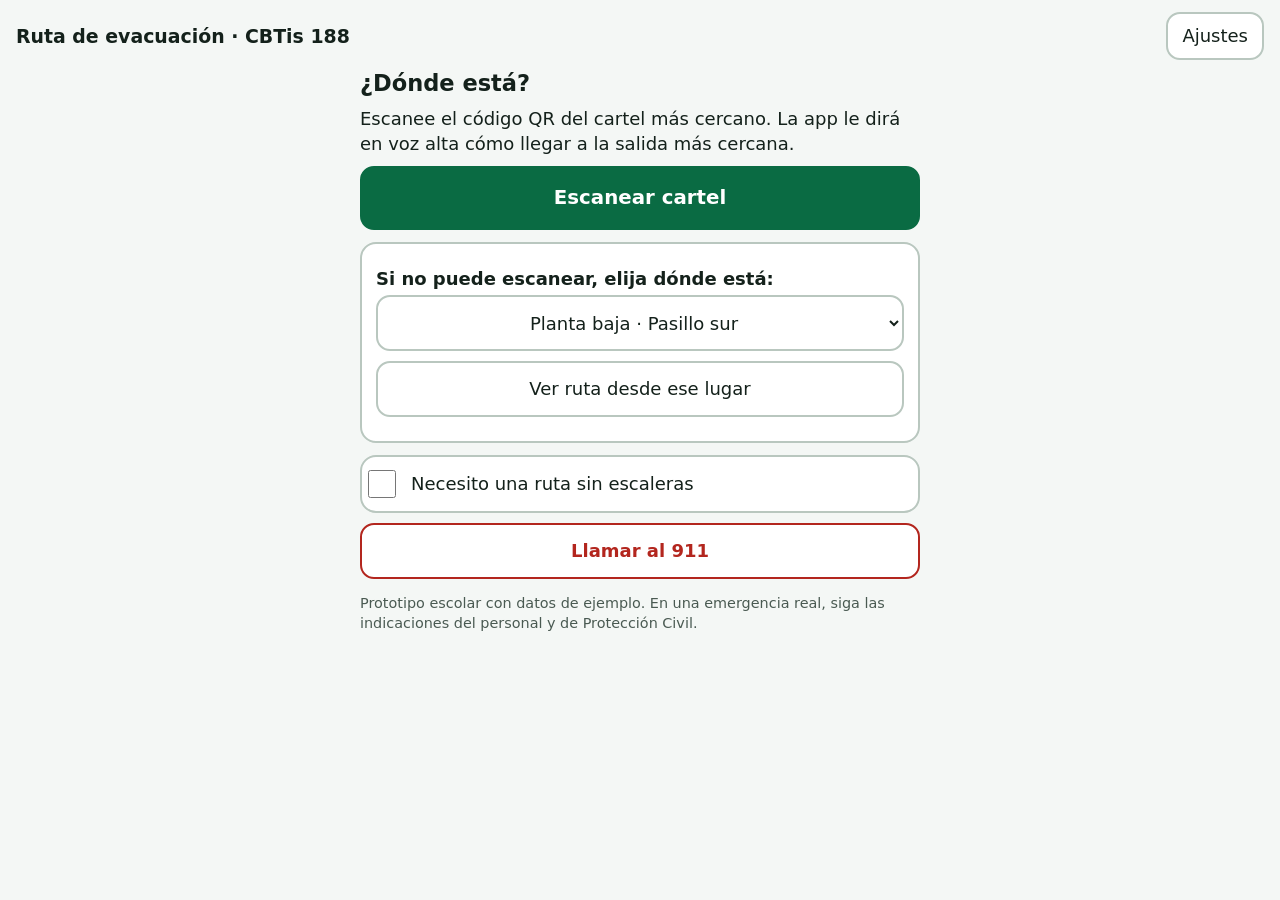
==== commit 3edfea55: "Add files via upload" ====
--- a/app-evacuacion/app/src/main/assets/index.html
+++ b/app-evacuacion/app/src/main/assets/index.html
@@ -3,54 +3,85 @@
 <head>
 <meta charset="utf-8">
 <meta name="viewport" content="width=device-width, initial-scale=1, viewport-fit=cover">
-<meta name="theme-color" content="#073b4c">
-<title>Ruta de evacuación · CBTIS 188</title>
-<style>
-:root{color-scheme:light;--ink:#102a35;--muted:#405965;--bg:#f4f8fa;--card:#fff;--line:#c5d5dc;--blue:#0759a5;--green:#006b45;--red:#a32620;--route:#087e55;--focus:#ffbf47}
-*{box-sizing:border-box}body{margin:0;background:var(--bg);color:var(--ink);font:18px/1.5 system-ui,-apple-system,"Segoe UI",sans-serif}header{background:#073b4c;color:#fff;padding:1rem max(1rem,env(safe-area-inset-left));}h1{font-size:1.55rem;line-height:1.2;margin:0 0 .25rem}header p{margin:0;font-size:1rem}main{max-width:980px;margin:auto;padding:1rem}section,.warning{background:var(--card);border:1px solid var(--line);border-radius:14px;padding:1rem;margin:0 0 1rem}.warning{border:3px solid #a34a00;background:#fff7e8;color:#492300;font-weight:650}label{display:block;font-weight:700;margin:.5rem 0}.controls{display:grid;grid-template-columns:repeat(auto-fit,minmax(210px,1fr));gap:.8rem}select,button{font:inherit;min-height:54px;border:2px solid #45616e;border-radius:10px;padding:.65rem .8rem;background:#fff;color:var(--ink)}button{font-weight:750;cursor:pointer}button:focus-visible,select:focus-visible,a:focus-visible{outline:4px solid var(--focus);outline-offset:3px}.primary{background:var(--blue);border-color:var(--blue);color:white}.secondary{background:#e8f1f5}.actions{display:flex;flex-wrap:wrap;gap:.65rem;margin-top:.7rem}.mapwrap{overflow:auto;border:2px solid #506772;border-radius:12px;background:#e8eef0}.mapwrap svg{display:block;width:100%;min-width:500px;height:auto}.block{fill:#cbd6da;stroke:#506772;stroke-width:2}.yard{fill:#dce9d5;stroke:#728b68;stroke-width:2}.path-base{fill:none;stroke:#627983;stroke-width:9;stroke-linecap:round;stroke-linejoin:round}.path-route{fill:none;stroke:var(--route);stroke-width:8;stroke-linecap:round;stroke-linejoin:round}.node{fill:#fff;stroke:#0759a5;stroke-width:4}.exit{fill:#006b45;stroke:#fff;stroke-width:3}.maptext{font:700 15px system-ui;fill:#102a35;paint-order:stroke;stroke:#fff;stroke-width:4px;stroke-linejoin:round}.smalltext{font:600 13px system-ui;fill:#102a35}.person{font-size:28px;filter:drop-shadow(0 1px 2px #fff)}.stats{font-weight:700}.instruction{font-size:1.25rem;font-weight:750;padding:.8rem;background:#e9f4ed;border-left:6px solid var(--green);border-radius:8px}.subtle{font-size:.92rem;color:var(--muted)}ol{padding-left:1.5rem}li{margin:.35rem 0}.sr{position:absolute;width:1px;height:1px;padding:0;margin:-1px;overflow:hidden;clip:rect(0,0,0,0);white-space:nowrap;border:0}@media(prefers-reduced-motion:reduce){*,*::before,*::after{scroll-behavior:auto!important;animation-duration:.01ms!important;transition-duration:.01ms!important}}
-</style>
+<title>Ruta de evacuación</title>
+<link rel="stylesheet" href="estilos.css">
 </head>
 <body>
-<header><h1>Ruta de evacuación · CBTIS 188</h1><p>Indicaciones accesibles por voz, texto y croquis</p></header>
-<main>
-<div class="warning" role="alert"><strong>Prototipo: no usar todavía como guía oficial de emergencia.</strong> Este croquis se trazó a partir de una imagen aérea y rutas dibujadas; las distancias, pasillos, salidas abiertas, rampas, obstáculos y accesibilidad deben revisarse físicamente y aprobarse por Protección Civil del plantel.</div>
-<section aria-labelledby="inicio"><h2 id="inicio">¿Dónde estás?</h2><p id="status" aria-live="polite">Elige el cartel QR que escaneaste o selecciona tu ubicación manualmente.</p><div class="controls"><div><label for="location">Punto de inicio</label><select id="location" aria-describedby="location-help"></select><div id="location-help" class="subtle">El QR identifica este punto; no localiza tu posición en tiempo real.</div></div><div><label for="mode">Preferencia de ruta</label><select id="mode"><option value="normal">Ruta más corta (provisional)</option><option value="sin-escaleras">Evitar tramos marcados con escaleras</option></select><div class="subtle">No hay datos verificados de rampas ni de accesibilidad física.</div></div></div><div class="actions"><button class="primary" id="start">Calcular ruta y escuchar</button><button class="secondary" id="speak">Repetir indicación en voz alta</button><button class="secondary" id="next">Siguiente indicación</button></div><p class="subtle">La voz requiere que el teléfono tenga español instalado y el volumen activado. Si no se escucha, sigue las instrucciones escritas y pide apoyo.</p></section>
-<section aria-labelledby="route-title"><h2 id="route-title">Tu ruta</h2><p id="route-summary" class="stats" aria-live="polite">Selecciona tu cartel y pulsa “Calcular ruta”.</p><p id="instruction" class="instruction" aria-live="assertive">La ruta aparecerá aquí, en texto y en el croquis.</p><div class="mapwrap"><svg id="map" viewBox="0 0 820 600" role="img" aria-labelledby="maptitle mapdesc"><title id="maptitle">Croquis esquemático del CBTIS 188</title><desc id="mapdesc">Mapa aproximado con pasillos conectados y tres salidas: puerta de la cancha, puerta principal y salida del estacionamiento. No representa ubicación GPS.</desc><rect class="yard" x="12" y="12" width="796" height="576" rx="16"/><text class="maptext" x="32" y="42">NORTE · calle</text>
-<!-- Edificios: aproximación visual del plano aéreo -->
-<rect class="block" x="85" y="145" width="82" height="170" rx="5"/><rect class="block" x="220" y="150" width="88" height="142" rx="5"/><rect class="block" x="220" y="340" width="88" height="90" rx="5"/><rect class="block" x="340" y="290" width="90" height="175" rx="5"/><rect class="block" x="455" y="290" width="95" height="180" rx="5"/><rect class="block" x="575" y="125" width="105" height="155" rx="5"/><rect class="block" x="690" y="145" width="78" height="175" rx="5"/><rect class="block" x="690" y="350" width="78" height="150" rx="5"/><text class="smalltext" x="91" y="230">Edificio</text><text class="smalltext" x="230" y="220">Aulas</text><text class="smalltext" x="355" y="380">Aulas</text><text class="smalltext" x="580" y="210">Edificio</text>
-<g id="corridors"></g><g id="route-layer"></g><g id="points-layer"></g><g id="person-layer"></g>
-<text class="maptext" x="105" y="78">SALIDA CANCHA</text><text class="maptext" x="575" y="78">PUERTA PRINCIPAL</text><text class="maptext" x="610" y="570">SALIDA ESTACIONAMIENTO</text></svg></div><p class="subtle">El mono y la línea muestran el recorrido calculado en el croquis; no siguen tu movimiento real. Pulsa “Siguiente indicación” al llegar al siguiente cruce.</p><h3>Indicaciones paso a paso</h3><ol id="steps"></ol></section>
-<section><h2>Ayúdanos a hacerlo seguro e inclusivo</h2><p>Confirma en el plantel dónde están los carteles QR y por qué salidas se puede evacuar. Esta versión no usa GPS: suele ser impreciso dentro de edificios; cada QR sirve como punto conocido y no rastrea a la persona. Las instrucciones se pueden leer en voz alta o seguir en pantalla, con selección manual si no se puede escanear.</p></section>
+<header>
+  <h1>Ruta de evacuación · CBTis 188</h1>
+  <button id="bAjustes" type="button" aria-expanded="false" aria-controls="ajustes">Ajustes</button>
+</header>
+
+<main id="principal">
+
+  <!-- Ajustes de accesibilidad -->
+  <section id="ajustes" class="tarjeta" hidden aria-label="Ajustes">
+    <h2>Ajustes</h2>
+    <label class="opcion"><input type="checkbox" data-aj="sinEscaleras"><span>Ruta sin escaleras<small>Para silla de ruedas, muletas o quien no pueda bajar escalones.</small></span></label>
+    <label class="opcion"><input type="checkbox" data-aj="voz"><span>Voz de la app<small>Apáguela si usa TalkBack o VoiceOver, para que no se encimen.</small></span></label>
+    <label class="opcion"><input type="checkbox" data-aj="lenta"><span>Voz lenta</span></label>
+    <label class="opcion"><input type="checkbox" data-aj="vibrar"><span>Vibración<small>Cada indicación vibra distinto: izquierda, derecha, escalera y llegada.</small></span></label>
+    <label class="opcion"><input type="checkbox" data-aj="grande"><span>Letras grandes</span></label>
+    <label class="opcion"><input type="checkbox" data-aj="contraste"><span>Alto contraste<small>Negro con amarillo. No depende de los colores.</small></span></label>
+    <label class="opcion"><input type="checkbox" data-aj="pasos"><span>Contar mis pasos<small>Usa el sensor de movimiento para avanzar solo. Es aproximado; también puede usar los botones.</small></span></label>
+    <button type="button" id="bCerrarAjustes">Listo</button>
+  </section>
+
+  <!-- Pantalla de inicio -->
+  <section id="inicio">
+    <h2>¿Dónde está?</h2>
+    <p>Escanee el código QR del cartel más cercano. La app le dirá en voz alta cómo llegar a la salida más cercana.</p>
+    <div id="msgInicio" class="msg" role="alert" hidden></div>
+    <button id="bEscanear" type="button" class="primario">Escanear cartel</button>
+
+    <div class="tarjeta">
+      <label for="selLugar">Si no puede escanear, elija dónde está:</label>
+      <select id="selLugar"></select>
+      <div class="fila"><button id="bLista" type="button">Ver ruta desde ese lugar</button></div>
+    </div>
+
+    <label class="opcion tarjeta"><input type="checkbox" data-aj="sinEscaleras"><span>Necesito una ruta sin escaleras</span></label>
+    <div class="fila"><a class="boton peligro" href="tel:911">Llamar al 911</a></div>
+    <p id="aviso" class="aviso"></p>
+  </section>
+
+  <!-- Pantalla de ruta -->
+  <section id="nav" hidden>
+    <div id="banner" aria-live="assertive" aria-atomic="true">
+      <svg id="icono" viewBox="0 0 100 100" aria-hidden="true"></svg>
+      <div><p id="titulo" class="titulo" tabindex="-1"></p><p id="detalle" class="detalle"></p></div>
+    </div>
+    <div id="estado"><span id="falta"></span><span id="piso"></span></div>
+    <canvas id="croquis" role="img" aria-label="Croquis del plantel con su posición y la ruta a la salida"></canvas>
+
+    <div class="fila tres">
+      <button id="bAnt" type="button">◀ Anterior</button>
+      <button id="bRep" type="button" class="primario">Repetir</button>
+      <button id="bSig" type="button">Siguiente ▶</button>
+    </div>
+    <div class="fila dos">
+      <button id="bOtro" type="button">Escanear otro cartel</button>
+      <a class="boton peligro" href="tel:911">Llamar al 911</a>
+    </div>
+    <div class="fila dos">
+      <button id="bSim" type="button">Probar recorrido (simulación)</button>
+      <button id="bFin" type="button">Terminar</button>
+    </div>
+    <p class="suave">“Siguiente” y “Anterior” sirven cuando el celular no cuenta bien sus pasos. Si se pierde, escanee otro cartel y la ruta se corrige.</p>
+  </section>
 </main>
-<script>
-(function(){'use strict';
-// Grafo inicial aproximado, basado únicamente en la imagen enviada. x/y son posiciones del croquis, no coordenadas reales.
-var nodes={CAN:[105,85],W1:[180,100],W2:[180,320],W3:[245,320],W4:[245,260],W5:[320,260],W6:[390,260],CEN:[460,260],CLOW:[460,340],CLOW2:[460,470],E1:[530,260],E2:[610,260],N1:[610,170],N2:[645,150],N3:[645,85],PRI:[645,85],P1:[700,320],P2:[700,520],PARK:[700,555],QR1:[245,320],QR2:[320,260],QR3:[460,260],QR4:[610,170],QR5:[700,320],QR6:[460,340],QR7:[180,320]};
-// stairs=true sólo si se confirma físicamente; de momento no se han inventado escaleras.
-var edges=[['CAN','W1',false],['W1','W2',false],['W2','W3',false],['W3','W4',false],['W4','W5',false],['W5','W6',false],['W6','CEN',false],['CEN','E1',false],['E1','E2',false],['E2','N1',false],['N1','N2',false],['N2','N3',false],['N3','PRI',false],['E2','P1',false],['P1','P2',false],['P2','PARK',false],['CEN','CLOW',false],['CLOW','CLOW2',false],['CLOW2','P2',false],['W5','CEN',false]];
-var exits=[{node:'CAN',name:'Salida por la puerta de la cancha'},{node:'PRI',name:'Puerta principal'},{node:'PARK',name:'Salida de estacionamiento'}];
-var points=[{id:'qr-cancha',node:'W2',name:'Pasillo poniente · cerca de cancha'},{id:'qr-aulas-oeste',node:'W5',name:'Pasillo de aulas del lado poniente'},{id:'qr-centro',node:'CEN',name:'Cruce central'},{id:'qr-norte',node:'N1',name:'Pasillo norte · edificio principal'},{id:'qr-oriente',node:'P1',name:'Pasillo oriente'},{id:'qr-sur-centro',node:'CLOW',name:'Pasillo sur central'},{id:'qr-oeste-sur',node:'W3',name:'Pasillo suroeste'}];
-var svgNS='http://www.w3.org/2000/svg', $=function(id){return document.getElementById(id)};var currentPoint='qr-centro',routeNodes=[],routeExit=null,instructions=[],stepIndex=0,personFrame=0;
-function el(name,attrs,text){var e=document.createElementNS(svgNS,name);Object.keys(attrs||{}).forEach(function(k){e.setAttribute(k,attrs[k]);});if(text)e.textContent=text;return e;}
-function distance(a,b){return Math.hypot(nodes[a][0]-nodes[b][0],nodes[a][1]-nodes[b][1]);}
-function shortest(start,mode){var dist={},prev={},visited={};Object.keys(nodes).forEach(function(k){dist[k]=Infinity});dist[start]=0;while(true){var u=null;Object.keys(dist).forEach(function(k){if(!visited[k]&&(u===null||dist[k]<dist[u]))u=k;});if(u===null||dist[u]===Infinity)break;visited[u]=true;edges.forEach(function(e){if(mode==='sin-escaleras'&&e[2])return;var v=e[0]===u?e[1]:e[1]===u?e[0]:null;if(v&&dist[v]>dist[u]+distance(u,v)){dist[v]=dist[u]+distance(u,v);prev[v]=u;}});}return{dist:dist,prev:prev};}
-function pathTo(prev,start,end){var p=[end],n=end;while(n!==start){n=prev[n];if(!n)return[];p.unshift(n);}return p;}
-function pickRoute(){var point=points.find(function(p){return p.id===currentPoint})||points[2],best=null;exits.forEach(function(x){var r=shortest(point.node,$('mode').value);if(r.dist[x.node]<Infinity&&(!best||r.dist[x.node]<best.dist))best={exit:x,dist:r.dist[x.node],nodes:pathTo(r.prev,point.node,x.node)};});return best;}
-function compass(a,b){var dx=nodes[b][0]-nodes[a][0],dy=nodes[b][1]-nodes[a][1];if(Math.abs(dx)>Math.abs(dy))return dx>0?'este':'oeste';return dy>0?'sur':'norte';}
-function makeInstructions(path,exit){var out=[];if(path.length<2)return['Ya estás en la salida. Sigue las indicaciones del personal de emergencia.'];out.push('Avanza hacia el '+compass(path[0],path[1])+' por el pasillo indicado en verde.');for(var i=1;i<path.length-1;i++){var a=nodes[path[i-1]],b=nodes[path[i]],c=nodes[path[i+1]],cross=(b[0]-a[0])*(c[1]-b[1])-(b[1]-a[1])*(c[0]-b[0]);if(Math.abs(cross)>8)out.push((cross<0?'Gira a la derecha':'Gira a la izquierda')+' en el siguiente cruce y continúa hacia el '+compass(path[i],path[i+1])+'.');}out.push('Continúa hasta '+exit.name+'. Al salir, aléjate del edificio y sigue las instrucciones de emergencia.');return out;}
-function drawBase(){var layer=$('corridors');layer.replaceChildren();edges.forEach(function(e){var a=nodes[e[0]],b=nodes[e[1]];layer.appendChild(el('line',{x1:a[0],y1:a[1],x2:b[0],y2:b[1],class:'path-base'}));});var pointsLayer=$('points-layer');pointsLayer.replaceChildren();points.forEach(function(p){var c=nodes[p.node];pointsLayer.appendChild(el('circle',{cx:c[0],cy:c[1],r:8,class:'node'}));});exits.forEach(function(x){var c=nodes[x.node];pointsLayer.appendChild(el('circle',{cx:c[0],cy:c[1],r:13,class:'exit'}));pointsLayer.appendChild(el('text',{x:c[0]+14,y:c[1]-9,class:'smalltext'},'SALIDA'));});}
-function drawRoute(){var layer=$('route-layer');layer.replaceChildren();if(routeNodes.length<2)return;for(var i=0;i<routeNodes.length-1;i++){var a=nodes[routeNodes[i]],b=nodes[routeNodes[i+1]];layer.appendChild(el('line',{x1:a[0],y1:a[1],x2:b[0],y2:b[1],class:'path-route'}));}drawPerson(0);}
-function drawPerson(progress){var layer=$('person-layer');layer.replaceChildren();if(routeNodes.length<1)return;var lengths=[],total=0;for(var i=0;i<routeNodes.length-1;i++){var d=distance(routeNodes[i],routeNodes[i+1]);lengths.push(d);total+=d;}var remain=total*progress,x=nodes[routeNodes[0]][0],y=nodes[routeNodes[0]][1];for(var j=0;j<lengths.length;j++){if(remain<=lengths[j]){var t=lengths[j]?remain/lengths[j]:0,a=nodes[routeNodes[j]],b=nodes[routeNodes[j+1]];x=a[0]+(b[0]-a[0])*t;y=a[1]+(b[1]-a[1])*t;break;}remain-=lengths[j];}layer.appendChild(el('text',{x:x-10,y:y+10,class:'person','aria-hidden':'true'},'🚶'));
-}
-function animatePerson(){if(!routeNodes.length)return;var start=performance.now();function frame(now){var p=((now-start)%12000)/12000;drawPerson(p);personFrame=requestAnimationFrame(frame);}cancelAnimationFrame(personFrame);personFrame=requestAnimationFrame(frame);}
-function say(text){if(window.AndroidVoice&&window.AndroidVoice.speak){window.AndroidVoice.speak(text);return;}if('speechSynthesis'in window){window.speechSynthesis.cancel();var u=new SpeechSynthesisUtterance(text);u.lang='es-MX';window.speechSynthesis.speak(u);}else $('status').textContent='La voz no está disponible en este dispositivo. Sigue el texto en pantalla.';}
-function showStep(){if(!instructions.length)return;$('instruction').textContent='Indicación '+(stepIndex+1)+' de '+instructions.length+': '+instructions[stepIndex];$('steps').replaceChildren();instructions.forEach(function(t,i){var li=document.createElement('li');li.textContent=t;if(i===stepIndex)li.setAttribute('aria-current','step');$('steps').appendChild(li);});}
-function calculate(autoplay){var route=pickRoute();if(!route){$('status').textContent='No encontramos una ruta en el croquis. Pide ayuda al personal del plantel.';return;}routeNodes=route.nodes;routeExit=route.exit;instructions=makeInstructions(routeNodes,routeExit);stepIndex=0;drawRoute();animatePerson();$('route-summary').textContent='Salida recomendada: '+routeExit.name+'. Distancia esquemática: '+Math.round(route.dist)+' unidades del croquis (no metros).';showStep();$('status').textContent='Ruta calculada desde '+(points.find(function(p){return p.id===currentPoint})||{}).name+'.';if(autoplay)say('Ruta de evacuación. '+instructions[0]+' Salida recomendada: '+routeExit.name+'.');}
-var sel=$('location');points.forEach(function(p){var o=document.createElement('option');o.value=p.id;o.textContent=p.name+' ('+p.id+')';sel.appendChild(o);});
-function readQuery(){var q=new URLSearchParams(location.search),p=q.get('punto')||q.get('qr');if(p&&points.some(function(x){return x.id===p;})){currentPoint=p;sel.value=p;return true;}return false;}
-readQuery();drawBase();if(currentPoint!=='qr-centro')calculate(true);else calculate(false);
-$('start').addEventListener('click',function(){currentPoint=sel.value;calculate(true);});$('speak').addEventListener('click',function(){if(instructions.length)say(instructions[stepIndex]);});$('next').addEventListener('click',function(){if(!instructions.length)return;if(stepIndex<instructions.length-1){stepIndex++;showStep();say(instructions[stepIndex]);}else say('Has llegado a la salida indicada. Aléjate del edificio y sigue las instrucciones del personal de emergencia.');});sel.addEventListener('change',function(){currentPoint=sel.value;});$('mode').addEventListener('change',function(){if(routeNodes.length)calculate(false);});
-})();
-</script>
+
+<!-- Cámara para escanear -->
+<div id="escaner" hidden role="dialog" aria-modal="true" aria-label="Escanear cartel">
+  <video id="video" playsinline muted></video>
+  <div id="mira"></div>
+  <p id="msgEscaner" role="status">Apunte la cámara al código QR del cartel.</p>
+  <button id="bCerrarEscaner" type="button">Cancelar</button>
+</div>
+
+<script src="plantel.js"></script>
+<script src="motor.js"></script>
+<script src="jsQR.js"></script>
+<script src="app.js"></script>
 </body>
 </html>
--- a/app-evacuacion/app/src/main/assets/estilos.css
+++ b/app-evacuacion/app/src/main/assets/estilos.css
@@ -0,0 +1,89 @@
+/* Estilos de la app. Los colores están en variables (arriba) para cambiarlos fácil.
+   Hay modo claro, modo oscuro (automático según el celular) y modo de alto contraste. */
+:root {
+  --fondo: #f4f7f5; --texto: #14211b; --suave: #4a5a52; --tarjeta: #ffffff; --borde: #b9c7bf;
+  --acento: #0a6b43; --sobre-acento: #ffffff; --aviso: #b3261e; --ruta: #0b57d0; --foco: #ff9800;
+  --cuarto: #e6ede9; --cuarto-borde: #8da096; --salida: #0a6b43; --persona: #0b57d0;
+  color-scheme: light;
+}
+@media (prefers-color-scheme: dark) {
+  :root:not([data-theme="light"]) {
+    --fondo: #0f1713; --texto: #eef5f1; --suave: #aebdb4; --tarjeta: #18241e; --borde: #3b4e44;
+    --acento: #4fd49a; --sobre-acento: #04140c; --aviso: #ff8a80; --ruta: #8ab4ff; --foco: #ffb74d;
+    --cuarto: #1d2b24; --cuarto-borde: #5b7367; --salida: #4fd49a; --persona: #8ab4ff;
+    color-scheme: dark;
+  }
+}
+:root[data-theme="dark"] {
+    --fondo: #0f1713; --texto: #eef5f1; --suave: #aebdb4; --tarjeta: #18241e; --borde: #3b4e44;
+    --acento: #4fd49a; --sobre-acento: #04140c; --aviso: #ff8a80; --ruta: #8ab4ff; --foco: #ffb74d;
+    --cuarto: #1d2b24; --cuarto-borde: #5b7367; --salida: #4fd49a; --persona: #8ab4ff;
+    color-scheme: dark;
+}
+/* Alto contraste: negro y amarillo, bordes gruesos. Ayuda a baja visión y a daltonismo. */
+:root.contraste {
+  --fondo: #000; --texto: #fff; --suave: #fff; --tarjeta: #000; --borde: #fff;
+  --acento: #ffe600; --sobre-acento: #000; --aviso: #ff6b6b; --ruta: #ffe600; --foco: #00e5ff;
+  --cuarto: #000; --cuarto-borde: #fff; --salida: #ffe600; --persona: #00e5ff;
+  color-scheme: dark;
+}
+:root.contraste .tarjeta, :root.contraste button, :root.contraste select { border-width: 3px; }
+
+* { box-sizing: border-box; }
+html { font-size: 18px; }
+html.grande { font-size: 23px; }
+body {
+  margin: 0; background: var(--fondo); color: var(--texto);
+  font-family: system-ui, -apple-system, "Segoe UI", Roboto, sans-serif; line-height: 1.4;
+  padding: env(safe-area-inset-top) max(16px, env(safe-area-inset-right)) env(safe-area-inset-bottom) max(16px, env(safe-area-inset-left));
+  min-height: 100vh;
+}
+:focus-visible { outline: 4px solid var(--foco); outline-offset: 2px; }
+[hidden] { display: none !important; }
+
+header { display: flex; align-items: center; justify-content: space-between; gap: 10px; padding: 12px 0 8px; }
+header h1 { font-size: 1.05rem; margin: 0; }
+h2 { font-size: 1.25rem; margin: 0 0 6px; }
+p { margin: 0 0 10px; }
+.suave { color: var(--suave); font-size: .85rem; }
+main { max-width: 560px; margin: 0 auto; padding-bottom: 28px; }
+
+button, select, .boton {
+  font: inherit; color: var(--texto); background: var(--tarjeta); border: 2px solid var(--borde);
+  border-radius: 14px; min-height: 56px; padding: 10px 16px; width: 100%; cursor: pointer;
+  display: flex; align-items: center; justify-content: center; gap: 10px; text-align: center; text-decoration: none;
+}
+button.primario, .boton.primario { background: var(--acento); color: var(--sobre-acento); border-color: var(--acento); font-weight: 700; font-size: 1.1rem; min-height: 64px; }
+button.peligro, .boton.peligro { border-color: var(--aviso); color: var(--aviso); font-weight: 700; }
+button:active { transform: scale(.98); }
+header button { width: auto; min-height: 48px; padding: 6px 14px; }
+.fila { display: grid; gap: 10px; margin: 10px 0; }
+.fila.tres { grid-template-columns: 1fr 1.2fr 1fr; }
+.fila.dos { grid-template-columns: 1fr 1fr; }
+
+.tarjeta { background: var(--tarjeta); border: 2px solid var(--borde); border-radius: 16px; padding: 14px; margin: 12px 0; }
+label { display: block; font-weight: 600; margin: 8px 0 4px; }
+select { appearance: auto; justify-content: flex-start; }
+.opcion { display: flex; gap: 12px; align-items: center; font-weight: 500; margin: 0; padding: 10px 2px; min-height: 52px; }
+.opcion input { width: 28px; height: 28px; flex: none; accent-color: var(--acento); }
+.opcion small { display: block; color: var(--suave); font-weight: 400; font-size: .8rem; }
+
+/* Indicación grande */
+#banner { position: sticky; top: env(safe-area-inset-top); z-index: 5; display: grid; grid-template-columns: 84px 1fr; gap: 12px; align-items: center; background: var(--acento); color: var(--sobre-acento); border-radius: 18px; padding: 14px; margin: 6px 0 10px; }
+#banner svg { width: 84px; height: 84px; fill: none; stroke: currentColor; stroke-width: 9; stroke-linecap: round; stroke-linejoin: round; }
+#banner .titulo { font-size: 1.55rem; font-weight: 800; line-height: 1.15; margin: 0; }
+#banner .detalle { margin: 4px 0 0; font-size: 1rem; }
+#estado { display: flex; justify-content: space-between; gap: 8px; flex-wrap: wrap; font-weight: 600; margin: 0 2px 8px; }
+#croquis { display: block; width: 100%; height: 42vh; min-height: 260px; max-height: 460px; background: var(--tarjeta); border: 2px solid var(--borde); border-radius: 16px; }
+
+/* Cámara */
+#escaner { position: fixed; inset: 0; z-index: 20; background: #000; color: #fff; display: flex; flex-direction: column; padding: env(safe-area-inset-top) 14px env(safe-area-inset-bottom); gap: 10px; }
+#escaner video { flex: 1; min-height: 0; width: 100%; object-fit: cover; border-radius: 16px; background: #111; }
+#escaner p { font-size: 1.1rem; font-weight: 700; text-align: center; margin: 8px 0 0; }
+#escaner button { background: #fff; color: #000; border-color: #fff; margin-bottom: 12px; }
+#mira { position: absolute; left: 50%; top: 38%; width: 62vw; max-width: 300px; aspect-ratio: 1; transform: translate(-50%, -50%); border: 5px dashed #fff; border-radius: 18px; pointer-events: none; }
+
+.msg { border: 2px solid var(--aviso); border-radius: 12px; padding: 10px 12px; margin: 10px 0; font-weight: 600; }
+.aviso { font-size: .8rem; color: var(--suave); margin-top: 14px; }
+
+@media (prefers-reduced-motion: reduce) { * { transition: none !important; animation: none !important; } }
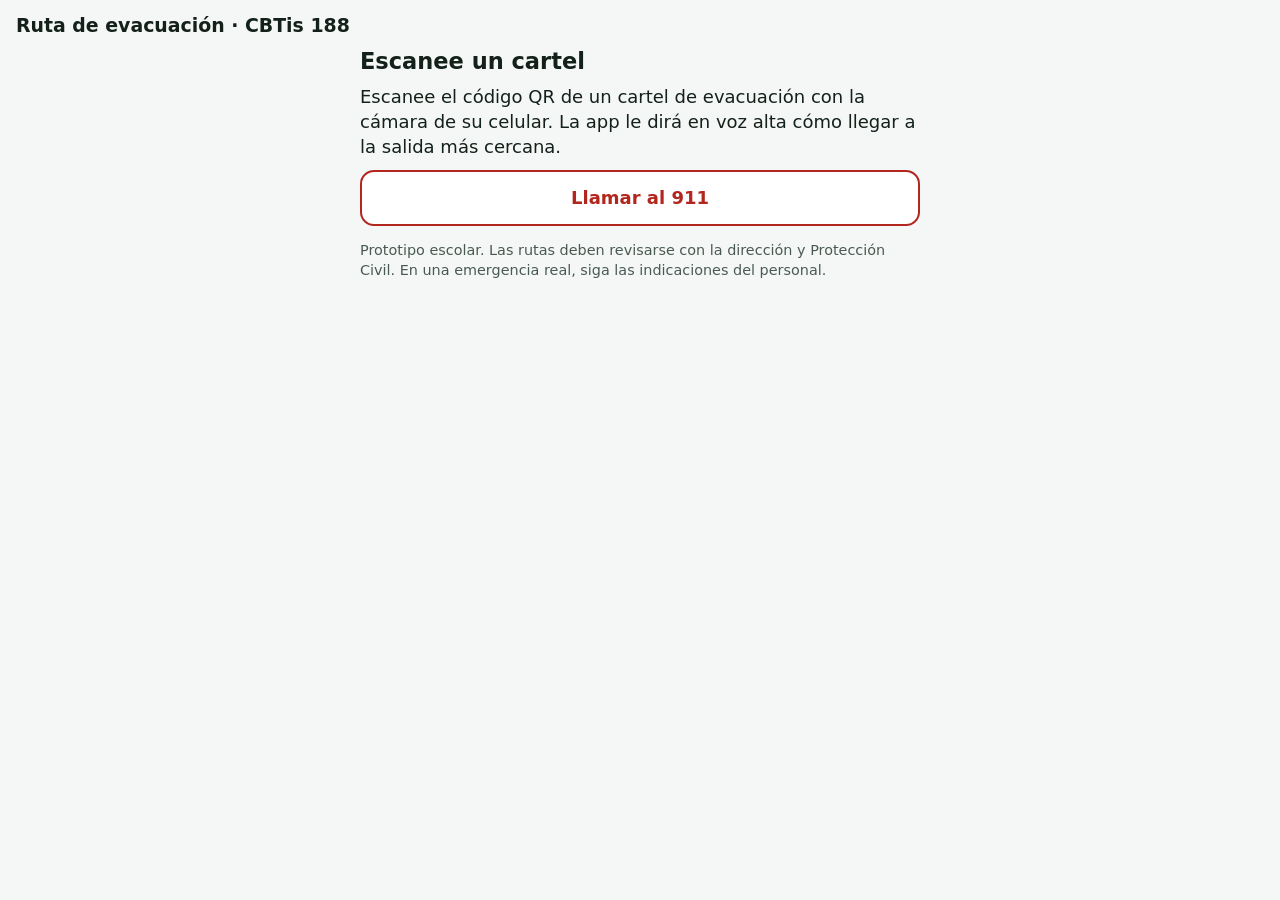
==== commit e0c12e36: "Add files via upload" ====
--- a/app-evacuacion/app/src/main/assets/index.html
+++ b/app-evacuacion/app/src/main/assets/index.html
@@ -7,81 +7,33 @@
 <link rel="stylesheet" href="estilos.css">
 </head>
 <body>
-<header>
-  <h1>Ruta de evacuación · CBTis 188</h1>
-  <button id="bAjustes" type="button" aria-expanded="false" aria-controls="ajustes">Ajustes</button>
-</header>
+<header><h1>Ruta de evacuación · CBTis 188</h1></header>
 
 <main id="principal">
-
-  <!-- Ajustes de accesibilidad -->
-  <section id="ajustes" class="tarjeta" hidden aria-label="Ajustes">
-    <h2>Ajustes</h2>
-    <label class="opcion"><input type="checkbox" data-aj="sinEscaleras"><span>Ruta sin escaleras<small>Para silla de ruedas, muletas o quien no pueda bajar escalones.</small></span></label>
-    <label class="opcion"><input type="checkbox" data-aj="voz"><span>Voz de la app<small>Apáguela si usa TalkBack o VoiceOver, para que no se encimen.</small></span></label>
-    <label class="opcion"><input type="checkbox" data-aj="lenta"><span>Voz lenta</span></label>
-    <label class="opcion"><input type="checkbox" data-aj="vibrar"><span>Vibración<small>Cada indicación vibra distinto: izquierda, derecha, escalera y llegada.</small></span></label>
-    <label class="opcion"><input type="checkbox" data-aj="grande"><span>Letras grandes</span></label>
-    <label class="opcion"><input type="checkbox" data-aj="contraste"><span>Alto contraste<small>Negro con amarillo. No depende de los colores.</small></span></label>
-    <label class="opcion"><input type="checkbox" data-aj="pasos"><span>Contar mis pasos<small>Usa el sensor de movimiento para avanzar solo. Es aproximado; también puede usar los botones.</small></span></label>
-    <button type="button" id="bCerrarAjustes">Listo</button>
-  </section>
-
-  <!-- Pantalla de inicio -->
+  <!-- Sin cartel escaneado -->
   <section id="inicio">
-    <h2>¿Dónde está?</h2>
-    <p>Escanee el código QR del cartel más cercano. La app le dirá en voz alta cómo llegar a la salida más cercana.</p>
-    <div id="msgInicio" class="msg" role="alert" hidden></div>
-    <button id="bEscanear" type="button" class="primario">Escanear cartel</button>
-
-    <div class="tarjeta">
-      <label for="selLugar">Si no puede escanear, elija dónde está:</label>
-      <select id="selLugar"></select>
-      <div class="fila"><button id="bLista" type="button">Ver ruta desde ese lugar</button></div>
-    </div>
-
-    <label class="opcion tarjeta"><input type="checkbox" data-aj="sinEscaleras"><span>Necesito una ruta sin escaleras</span></label>
+    <h2>Escanee un cartel</h2>
+    <p id="msgInicio" role="status"></p>
     <div class="fila"><a class="boton peligro" href="tel:911">Llamar al 911</a></div>
     <p id="aviso" class="aviso"></p>
   </section>
 
-  <!-- Pantalla de ruta -->
+  <!-- Ruta en marcha (todo automático) -->
   <section id="nav" hidden>
     <div id="banner" aria-live="assertive" aria-atomic="true">
       <svg id="icono" viewBox="0 0 100 100" aria-hidden="true"></svg>
-      <div><p id="titulo" class="titulo" tabindex="-1"></p><p id="detalle" class="detalle"></p></div>
+      <div><p id="titulo" class="titulo"></p><p id="detalle" class="detalle"></p></div>
     </div>
     <div id="estado"><span id="falta"></span><span id="piso"></span></div>
     <canvas id="croquis" role="img" aria-label="Croquis del plantel con su posición y la ruta a la salida"></canvas>
-
-    <div class="fila tres">
-      <button id="bAnt" type="button">◀ Anterior</button>
-      <button id="bRep" type="button" class="primario">Repetir</button>
-      <button id="bSig" type="button">Siguiente ▶</button>
-    </div>
-    <div class="fila dos">
-      <button id="bOtro" type="button">Escanear otro cartel</button>
-      <a class="boton peligro" href="tel:911">Llamar al 911</a>
-    </div>
-    <div class="fila dos">
-      <button id="bSim" type="button">Probar recorrido (simulación)</button>
-      <button id="bFin" type="button">Terminar</button>
-    </div>
-    <p class="suave">“Siguiente” y “Anterior” sirven cuando el celular no cuenta bien sus pasos. Si se pierde, escanee otro cartel y la ruta se corrige.</p>
+    <p id="toque" class="suave" hidden>Toque la pantalla una vez para activar la voz.</p>
+    <div class="fila"><a class="boton peligro" href="tel:911">Llamar al 911</a></div>
+    <p class="aviso">Siga la voz. Si la ruta se corta, escanee otro cartel con la cámara del celular y se corrige sola.</p>
   </section>
 </main>
 
-<!-- Cámara para escanear -->
-<div id="escaner" hidden role="dialog" aria-modal="true" aria-label="Escanear cartel">
-  <video id="video" playsinline muted></video>
-  <div id="mira"></div>
-  <p id="msgEscaner" role="status">Apunte la cámara al código QR del cartel.</p>
-  <button id="bCerrarEscaner" type="button">Cancelar</button>
-</div>
-
 <script src="plantel.js"></script>
 <script src="motor.js"></script>
-<script src="jsQR.js"></script>
 <script src="app.js"></script>
 </body>
 </html>
